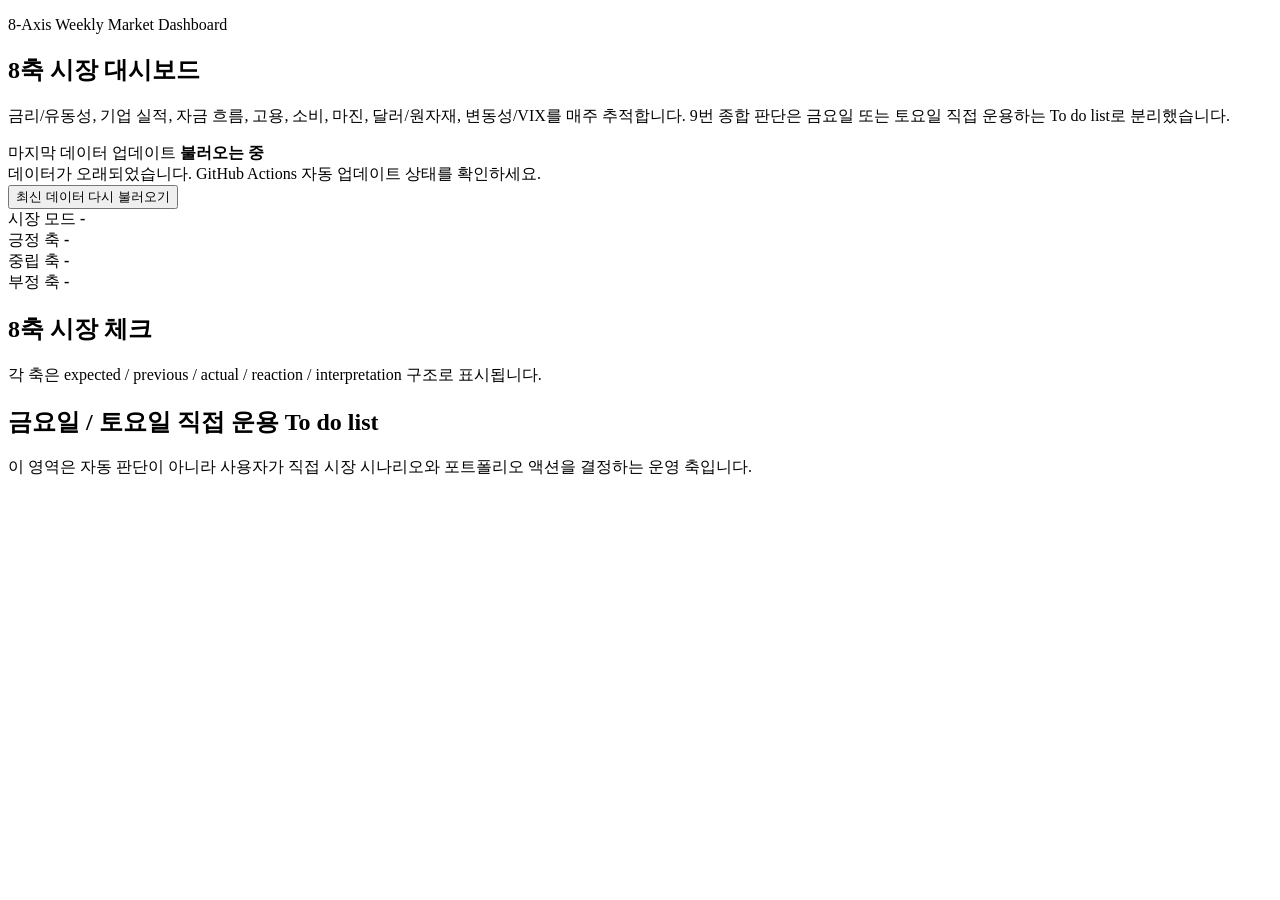
==== index.html @ 476d69e8 "Add initial HTML structure for market dashboard" ====
<!DOCTYPE html>
<html lang="ko">
<head>
  <meta charset="UTF-8" />
  <meta name="viewport" content="width=device-width, initial-scale=1.0" />
  <meta http-equiv="Cache-Control" content="no-cache, no-store, must-revalidate" />
  <meta http-equiv="Pragma" content="no-cache" />
  <meta http-equiv="Expires" content="0" />
  <title>8축 시장 대시보드</title>
  <link rel="stylesheet" href="styles.css?v=2" />
</head>
<body>
  <main class="container">
    <section class="hero">
      <p class="eyebrow">8-Axis Weekly Market Dashboard</p>
      <h1>8축 시장 대시보드</h1>
      <p class="description">
        금리/유동성, 기업 실적, 자금 흐름, 고용, 소비, 마진, 달러/원자재, 변동성/VIX를 매주 추적합니다.
        9번 종합 판단은 금요일 또는 토요일 직접 운용하는 To do list로 분리했습니다.
      </p>

      <div class="freshness">
        <span>마지막 데이터 업데이트</span>
        <strong id="updatedAt">불러오는 중</strong>
      </div>

      <div id="staleWarning" class="warning hidden">
        데이터가 오래되었습니다. GitHub Actions 자동 업데이트 상태를 확인하세요.
      </div>

      <button id="refreshButton" type="button">최신 데이터 다시 불러오기</button>
    </section>

    <section class="summary-grid">
      <article class="summary-card">
        <span>시장 모드</span>
        <strong id="riskMode">-</strong>
      </article>
      <article class="summary-card">
        <span>긍정 축</span>
        <strong id="positiveAxes">-</strong>
      </article>
      <article class="summary-card">
        <span>중립 축</span>
        <strong id="neutralAxes">-</strong>
      </article>
      <article class="summary-card">
        <span>부정 축</span>
        <strong id="negativeAxes">-</strong>
      </article>
    </section>

    <section class="section">
      <div class="section-heading">
        <h2>8축 시장 체크</h2>
        <p>각 축은 expected / previous / actual / reaction / interpretation 구조로 표시됩니다.</p>
      </div>
      <div id="axesGrid" class="axes-grid"></div>
    </section>

    <section class="todo-section">
      <div class="section-heading">
        <h2 id="todoTitle">금요일 / 토요일 직접 운용 To do list</h2>
        <p>이 영역은 자동 판단이 아니라 사용자가 직접 시장 시나리오와 포트폴리오 액션을 결정하는 운영 축입니다.</p>
      </div>
      <ul id="todoList"></ul>
    </section>
  </main>

  <script src="app.js?v=2"></script>
</body>
</html>
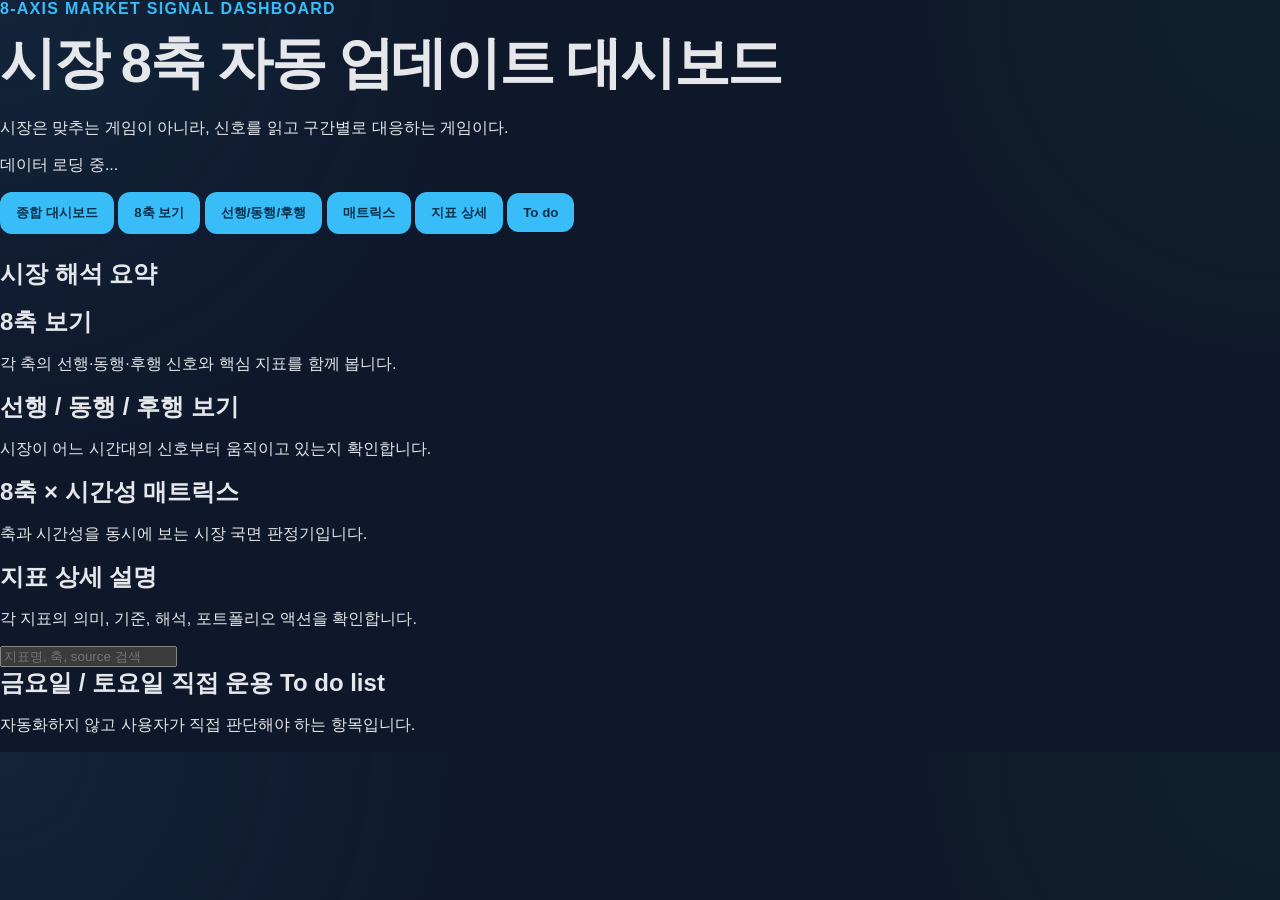
==== commit 4a3f6429: "Revise index.html for 8-Axis Market Dashboard Updated the HTML structure and content for the 8-Axis " ====
--- a/index.html
+++ b/index.html
@@ -1,72 +1,90 @@
-<!DOCTYPE html>
+<!doctype html>
 <html lang="ko">
 <head>
-  <meta charset="UTF-8" />
-  <meta name="viewport" content="width=device-width, initial-scale=1.0" />
-  <meta http-equiv="Cache-Control" content="no-cache, no-store, must-revalidate" />
-  <meta http-equiv="Pragma" content="no-cache" />
-  <meta http-equiv="Expires" content="0" />
-  <title>8축 시장 대시보드</title>
-  <link rel="stylesheet" href="styles.css?v=2" />
+  <meta charset="utf-8" />
+  <meta name="viewport" content="width=device-width, initial-scale=1" />
+  <title>시장 8축 대시보드 v1</title>
+  <link rel="stylesheet" href="styles.css" />
 </head>
 <body>
-  <main class="container">
-    <section class="hero">
-      <p class="eyebrow">8-Axis Weekly Market Dashboard</p>
-      <h1>8축 시장 대시보드</h1>
-      <p class="description">
-        금리/유동성, 기업 실적, 자금 흐름, 고용, 소비, 마진, 달러/원자재, 변동성/VIX를 매주 추적합니다.
-        9번 종합 판단은 금요일 또는 토요일 직접 운용하는 To do list로 분리했습니다.
-      </p>
+  <header class="site-header">
+    <div>
+      <p class="eyebrow">8-Axis Market Signal Dashboard</p>
+      <h1>시장 8축 자동 업데이트 대시보드</h1>
+      <p class="subtitle">시장은 맞추는 게임이 아니라, 신호를 읽고 구간별로 대응하는 게임이다.</p>
+    </div>
+    <div class="meta-panel" id="metaPanel">데이터 로딩 중...</div>
+  </header>
 
-      <div class="freshness">
-        <span>마지막 데이터 업데이트</span>
-        <strong id="updatedAt">불러오는 중</strong>
+  <main>
+    <section class="warning hidden" id="dataWarning"></section>
+
+    <nav class="view-tabs" aria-label="대시보드 보기 전환">
+      <button class="tab active" data-view="overview">종합 대시보드</button>
+      <button class="tab" data-view="axes">8축 보기</button>
+      <button class="tab" data-view="timing">선행/동행/후행</button>
+      <button class="tab" data-view="matrix">매트릭스</button>
+      <button class="tab" data-view="indicators">지표 상세</button>
+      <button class="tab" data-view="todo">To do</button>
+    </nav>
+
+    <section class="view active" id="overviewView">
+      <div class="summary-grid" id="summaryGrid"></div>
+      <div class="section-card">
+        <div class="section-head">
+          <h2>시장 해석 요약</h2>
+        </div>
+        <p id="marketNarrative" class="narrative"></p>
+        <p id="conflictNarrative" class="muted"></p>
       </div>
-
-      <div id="staleWarning" class="warning hidden">
-        데이터가 오래되었습니다. GitHub Actions 자동 업데이트 상태를 확인하세요.
-      </div>
-
-      <button id="refreshButton" type="button">최신 데이터 다시 불러오기</button>
     </section>
 
-    <section class="summary-grid">
-      <article class="summary-card">
-        <span>시장 모드</span>
-        <strong id="riskMode">-</strong>
-      </article>
-      <article class="summary-card">
-        <span>긍정 축</span>
-        <strong id="positiveAxes">-</strong>
-      </article>
-      <article class="summary-card">
-        <span>중립 축</span>
-        <strong id="neutralAxes">-</strong>
-      </article>
-      <article class="summary-card">
-        <span>부정 축</span>
-        <strong id="negativeAxes">-</strong>
-      </article>
+    <section class="view" id="axesView">
+      <div class="section-head">
+        <h2>8축 보기</h2>
+        <p>각 축의 선행·동행·후행 신호와 핵심 지표를 함께 봅니다.</p>
+      </div>
+      <div class="axis-grid" id="axisGrid"></div>
     </section>
 
-    <section class="section">
-      <div class="section-heading">
-        <h2>8축 시장 체크</h2>
-        <p>각 축은 expected / previous / actual / reaction / interpretation 구조로 표시됩니다.</p>
+    <section class="view" id="timingView">
+      <div class="section-head">
+        <h2>선행 / 동행 / 후행 보기</h2>
+        <p>시장이 어느 시간대의 신호부터 움직이고 있는지 확인합니다.</p>
       </div>
-      <div id="axesGrid" class="axes-grid"></div>
+      <div class="timing-grid" id="timingGrid"></div>
     </section>
 
-    <section class="todo-section">
-      <div class="section-heading">
-        <h2 id="todoTitle">금요일 / 토요일 직접 운용 To do list</h2>
-        <p>이 영역은 자동 판단이 아니라 사용자가 직접 시장 시나리오와 포트폴리오 액션을 결정하는 운영 축입니다.</p>
+    <section class="view" id="matrixView">
+      <div class="section-head">
+        <h2>8축 × 시간성 매트릭스</h2>
+        <p>축과 시간성을 동시에 보는 시장 국면 판정기입니다.</p>
       </div>
-      <ul id="todoList"></ul>
+      <div class="table-wrap">
+        <table id="matrixTable"></table>
+      </div>
+    </section>
+
+    <section class="view" id="indicatorsView">
+      <div class="section-head split">
+        <div>
+          <h2>지표 상세 설명</h2>
+          <p>각 지표의 의미, 기준, 해석, 포트폴리오 액션을 확인합니다.</p>
+        </div>
+        <input id="indicatorSearch" type="search" placeholder="지표명, 축, source 검색" />
+      </div>
+      <div class="indicator-list" id="indicatorList"></div>
+    </section>
+
+    <section class="view" id="todoView">
+      <div class="section-head">
+        <h2>금요일 / 토요일 직접 운용 To do list</h2>
+        <p>자동화하지 않고 사용자가 직접 판단해야 하는 항목입니다.</p>
+      </div>
+      <div class="todo-list" id="todoList"></div>
     </section>
   </main>
 
-  <script src="app.js?v=2"></script>
+  <script src="app.js" defer></script>
 </body>
 </html>
--- a/styles.css
+++ b/styles.css
@@ -0,0 +1,304 @@
+:root {
+  color-scheme: dark;
+  --bg: #0f172a;
+  --panel: #111827;
+  --panel-soft: #1f2937;
+  --text: #e5e7eb;
+  --muted: #9ca3af;
+  --border: #334155;
+  --positive: #22c55e;
+  --neutral: #f59e0b;
+  --negative: #ef4444;
+  --blue: #38bdf8;
+}
+
+* {
+  box-sizing: border-box;
+}
+
+body {
+  margin: 0;
+  font-family: Arial, "Noto Sans KR", sans-serif;
+  background:
+    radial-gradient(circle at top left, rgba(56, 189, 248, 0.08), transparent 32rem),
+    radial-gradient(circle at top right, rgba(34, 197, 94, 0.06), transparent 28rem),
+    var(--bg);
+  color: var(--text);
+}
+
+.container {
+  width: min(1180px, calc(100% - 32px));
+  margin: 0 auto;
+  padding: 40px 0;
+}
+
+.hero {
+  padding: 28px;
+  border: 1px solid var(--border);
+  border-radius: 24px;
+  background: linear-gradient(135deg, rgba(17, 24, 39, 0.96), rgba(15, 23, 42, 0.96));
+  box-shadow: 0 24px 80px rgba(0, 0, 0, 0.28);
+}
+
+.eyebrow {
+  margin: 0 0 8px;
+  color: var(--blue);
+  font-weight: 700;
+  letter-spacing: 0.08em;
+  text-transform: uppercase;
+}
+
+h1 {
+  margin: 0;
+  font-size: clamp(32px, 5vw, 56px);
+  letter-spacing: -0.04em;
+}
+
+h2 {
+  margin: 0;
+  font-size: 24px;
+}
+
+.description {
+  max-width: 820px;
+  color: var(--muted);
+  line-height: 1.7;
+}
+
+.freshness {
+  display: inline-flex;
+  gap: 12px;
+  align-items: center;
+  margin-top: 18px;
+  padding: 12px 16px;
+  border: 1px solid var(--border);
+  border-radius: 999px;
+  background: rgba(255, 255, 255, 0.04);
+}
+
+.freshness span {
+  color: var(--muted);
+}
+
+.warning {
+  margin-top: 16px;
+  padding: 14px 16px;
+  border: 1px solid var(--negative);
+  border-radius: 14px;
+  color: #fecaca;
+  background: rgba(239, 68, 68, 0.12);
+}
+
+.hidden {
+  display: none;
+}
+
+button {
+  display: inline-flex;
+  align-items: center;
+  justify-content: center;
+  margin-top: 16px;
+  padding: 12px 16px;
+  border: 0;
+  border-radius: 12px;
+  background: var(--blue);
+  color: #082f49;
+  font-weight: 800;
+  cursor: pointer;
+}
+
+button:hover {
+  filter: brightness(1.08);
+}
+
+.summary-grid {
+  display: grid;
+  grid-template-columns: repeat(4, 1fr);
+  gap: 16px;
+  margin-top: 24px;
+}
+
+.summary-card,
+.axis-card,
+.todo-section {
+  border: 1px solid var(--border);
+  border-radius: 20px;
+  background: rgba(17, 24, 39, 0.92);
+}
+
+.summary-card {
+  padding: 20px;
+}
+
+.summary-card span {
+  display: block;
+  color: var(--muted);
+  margin-bottom: 8px;
+}
+
+.summary-card strong {
+  font-size: 28px;
+}
+
+.section,
+.todo-section {
+  margin-top: 36px;
+}
+
+.section-heading {
+  margin-bottom: 16px;
+}
+
+.section-heading p {
+  margin: 8px 0 0;
+  color: var(--muted);
+  line-height: 1.6;
+}
+
+.axes-grid {
+  display: grid;
+  grid-template-columns: repeat(2, 1fr);
+  gap: 20px;
+}
+
+.axis-card {
+  padding: 20px;
+}
+
+.axis-header {
+  display: flex;
+  justify-content: space-between;
+  gap: 12px;
+  align-items: center;
+}
+
+.axis-header h3 {
+  margin: 0;
+}
+
+.status {
+  padding: 6px 10px;
+  border-radius: 999px;
+  background: var(--panel-soft);
+  color: var(--muted);
+  font-size: 13px;
+  white-space: nowrap;
+}
+
+.axis-card.positive .status {
+  color: var(--positive);
+  border: 1px solid rgba(34, 197, 94, 0.25);
+  background: rgba(34, 197, 94, 0.08);
+}
+
+.axis-card.neutral .status {
+  color: var(--neutral);
+  border: 1px solid rgba(245, 158, 11, 0.25);
+  background: rgba(245, 158, 11, 0.08);
+}
+
+.axis-card.negative .status {
+  color: var(--negative);
+  border: 1px solid rgba(239, 68, 68, 0.25);
+  background: rgba(239, 68, 68, 0.08);
+}
+
+.axis-summary {
+  color: var(--muted);
+  line-height: 1.6;
+}
+
+.indicator {
+  margin-top: 14px;
+  padding: 14px;
+  border-radius: 16px;
+  background: var(--panel-soft);
+}
+
+.indicator-top {
+  display: flex;
+  justify-content: space-between;
+  gap: 12px;
+}
+
+.indicator-top strong {
+  font-size: 15px;
+}
+
+.indicator-top span {
+  color: var(--muted);
+  font-size: 13px;
+}
+
+dl {
+  margin: 12px 0 0;
+}
+
+dl div {
+  display: grid;
+  grid-template-columns: 110px 1fr;
+  gap: 10px;
+  padding: 6px 0;
+  border-bottom: 1px solid rgba(255, 255, 255, 0.06);
+}
+
+dt {
+  color: var(--muted);
+}
+
+dd {
+  margin: 0;
+  overflow-wrap: anywhere;
+}
+
+.interpretation {
+  margin: 12px 0 0;
+  color: var(--text);
+  line-height: 1.6;
+}
+
+.source,
+.empty {
+  color: var(--muted);
+  font-size: 13px;
+}
+
+.todo-section {
+  padding: 22px;
+}
+
+.todo-section ul {
+  margin: 0;
+  padding-left: 20px;
+}
+
+.todo-section li {
+  margin: 10px 0;
+  line-height: 1.6;
+}
+
+@media (max-width: 840px) {
+  .summary-grid,
+  .axes-grid {
+    grid-template-columns: 1fr;
+  }
+
+  .freshness {
+    align-items: flex-start;
+    border-radius: 16px;
+    flex-direction: column;
+  }
+
+  dl div {
+    grid-template-columns: 1fr;
+  }
+
+  .container {
+    width: min(100% - 24px, 1180px);
+    padding: 24px 0;
+  }
+
+  .hero {
+    padding: 22px;
+  }
+}
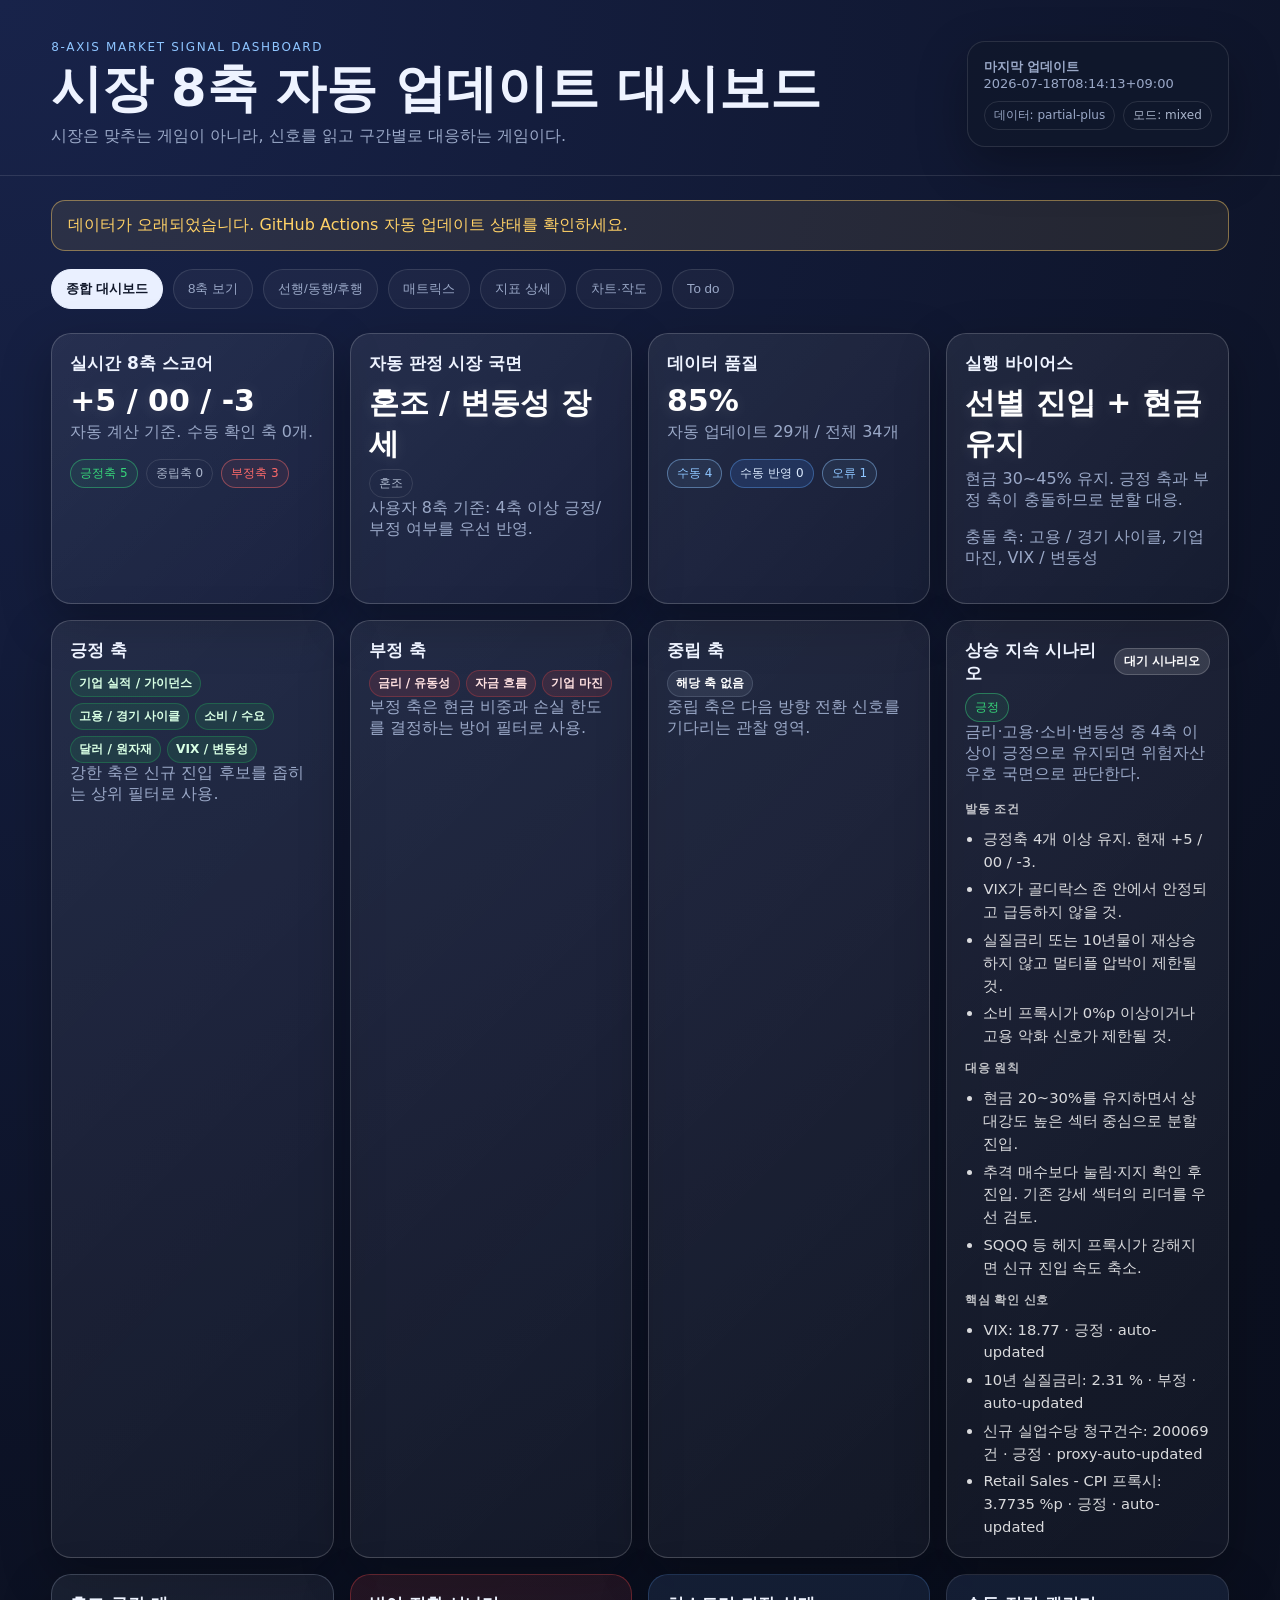
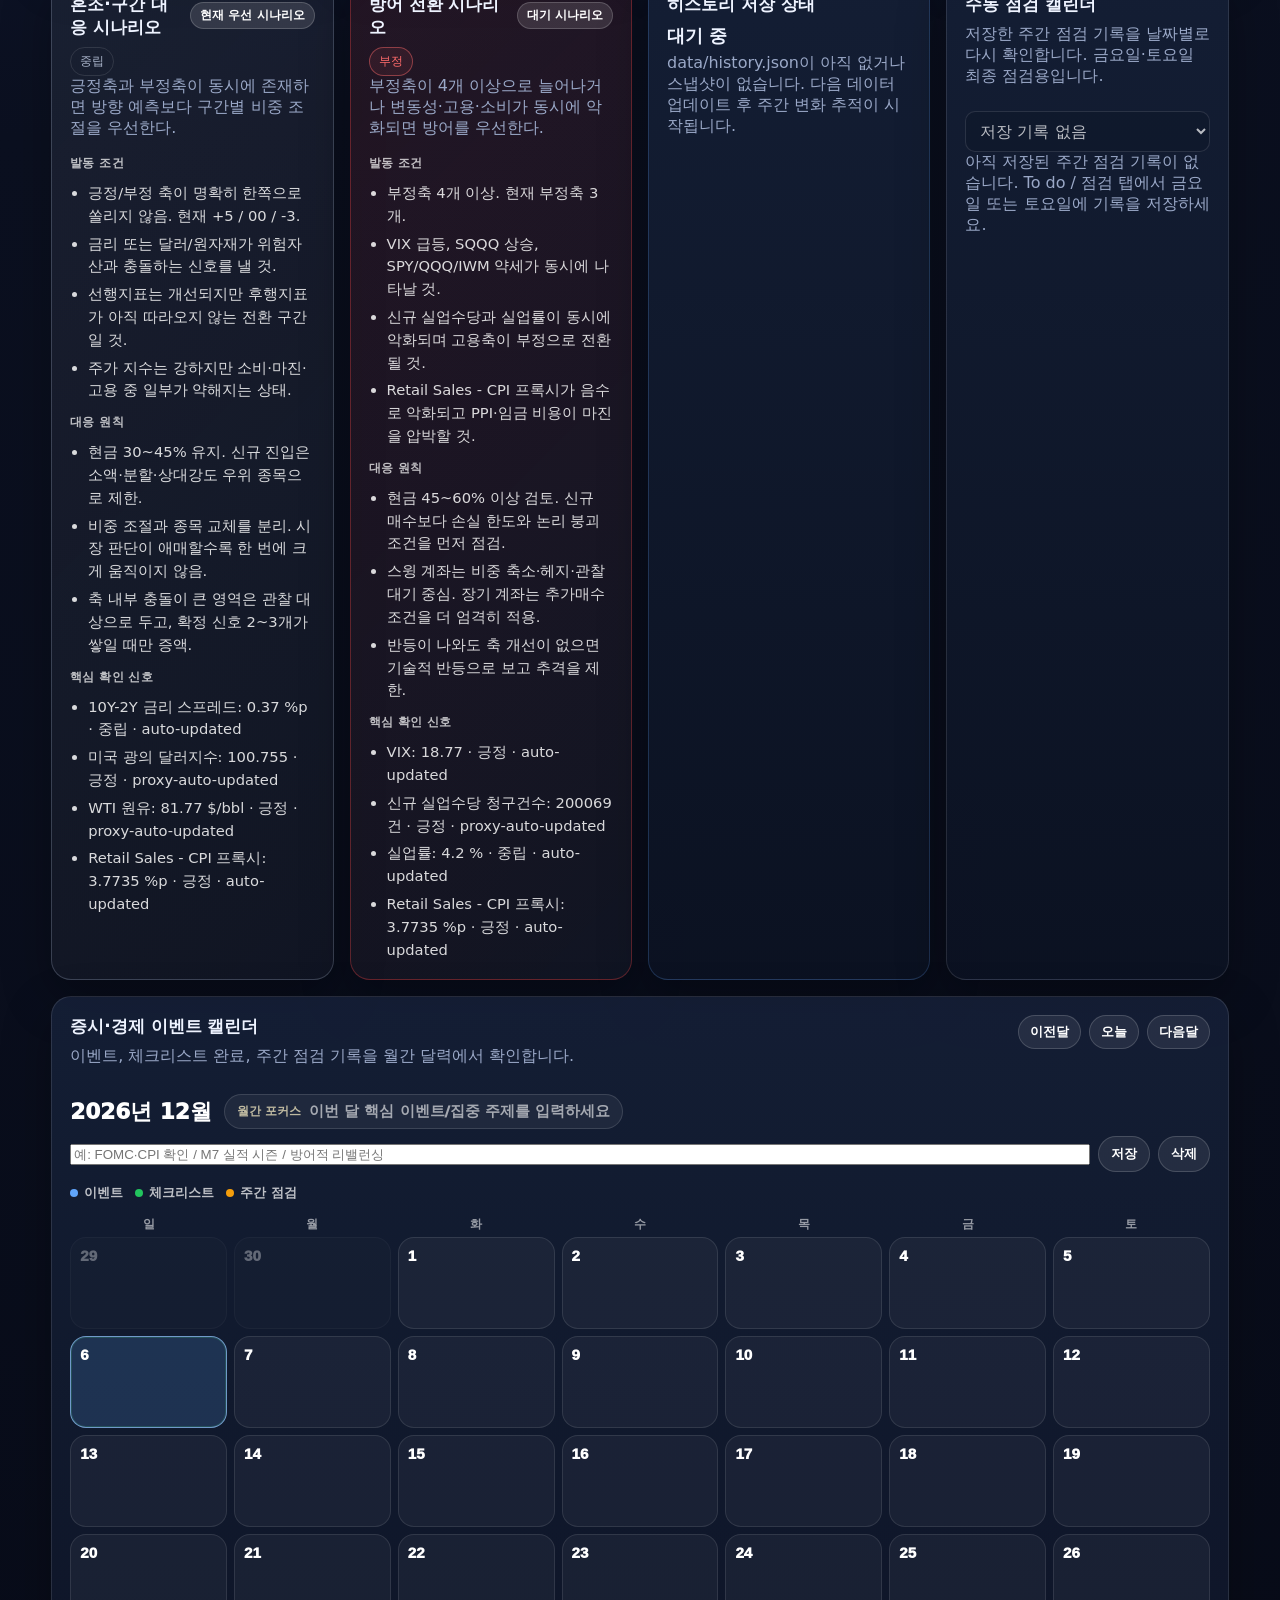
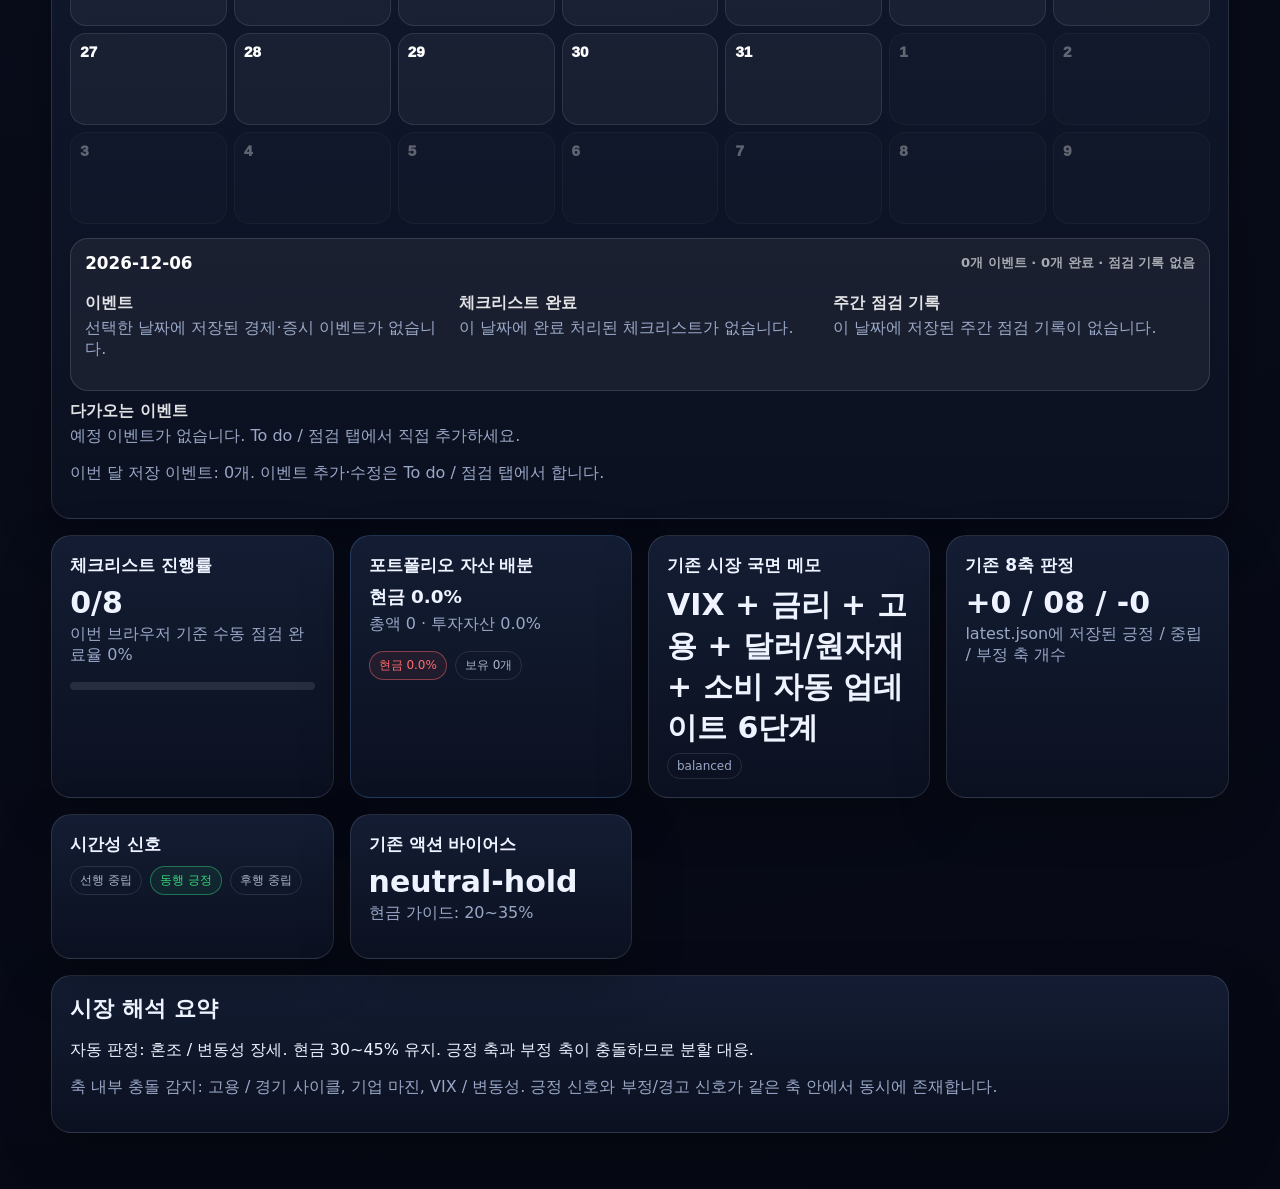
==== commit 3e2b2170: "Add chart view section to index.html" ====
--- a/index.html
+++ b/index.html
@@ -25,6 +25,7 @@
       <button class="tab" data-view="timing">선행/동행/후행</button>
       <button class="tab" data-view="matrix">매트릭스</button>
       <button class="tab" data-view="indicators">지표 상세</button>
+      <button class="tab" data-view="chart">차트·작도</button>
       <button class="tab" data-view="todo">To do</button>
     </nav>
 
@@ -76,6 +77,14 @@
       <div class="indicator-list" id="indicatorList"></div>
     </section>
 
+    <section class="view" id="chartView">
+      <div class="section-head">
+        <h2>지표 차트 · 작도</h2>
+        <p>히스토리 추이를 확인하고 추세선과 수평선을 브라우저에 저장합니다.</p>
+      </div>
+      <div id="indicatorChartPanel"></div>
+    </section>
+
     <section class="view" id="todoView">
       <div class="section-head">
         <h2>금요일 / 토요일 직접 운용 To do list</h2>
--- a/styles.css
+++ b/styles.css
@@ -1,304 +1,209 @@
 :root {
-  color-scheme: dark;
-  --bg: #0f172a;
-  --panel: #111827;
-  --panel-soft: #1f2937;
-  --text: #e5e7eb;
-  --muted: #9ca3af;
-  --border: #334155;
-  --positive: #22c55e;
-  --neutral: #f59e0b;
-  --negative: #ef4444;
-  --blue: #38bdf8;
-}
-
-* {
-  box-sizing: border-box;
-}
-
+  --bg: #0b1020;
+  --panel: #11182b;
+  --panel-2: #151f36;
+  --border: rgba(255, 255, 255, 0.11);
+  --text: #eef3ff;
+  --muted: #9aa8c7;
+  --positive: #37d67a;
+  --neutral: #aab5cb;
+  --negative: #ff6b6b;
+  --warning: #ffd166;
+  --manual: #8ec5ff;
+  --shadow: 0 18px 50px rgba(0, 0, 0, 0.28);
+}
+
+* { box-sizing: border-box; }
 body {
   margin: 0;
-  font-family: Arial, "Noto Sans KR", sans-serif;
-  background:
-    radial-gradient(circle at top left, rgba(56, 189, 248, 0.08), transparent 32rem),
-    radial-gradient(circle at top right, rgba(34, 197, 94, 0.06), transparent 28rem),
-    var(--bg);
+  min-height: 100vh;
+  font-family: system-ui, -apple-system, BlinkMacSystemFont, "Segoe UI", sans-serif;
+  background: radial-gradient(circle at top left, #18234a 0, #0b1020 38%, #060914 100%);
   color: var(--text);
 }
 
-.container {
-  width: min(1180px, calc(100% - 32px));
-  margin: 0 auto;
-  padding: 40px 0;
-}
-
-.hero {
-  padding: 28px;
-  border: 1px solid var(--border);
-  border-radius: 24px;
-  background: linear-gradient(135deg, rgba(17, 24, 39, 0.96), rgba(15, 23, 42, 0.96));
-  box-shadow: 0 24px 80px rgba(0, 0, 0, 0.28);
+.site-header {
+  display: flex;
+  justify-content: space-between;
+  align-items: flex-end;
+  gap: 24px;
+  padding: 40px clamp(18px, 4vw, 56px) 28px;
+  border-bottom: 1px solid var(--border);
 }
 
 .eyebrow {
   margin: 0 0 8px;
-  color: var(--blue);
+  color: var(--manual);
+  font-size: 12px;
+  letter-spacing: 0.14em;
+  text-transform: uppercase;
+}
+
+h1, h2, h3, p { margin-top: 0; }
+h1 { margin-bottom: 10px; font-size: clamp(30px, 4vw, 52px); line-height: 1.05; }
+h2 { margin-bottom: 8px; font-size: 22px; }
+h3 { margin-bottom: 8px; font-size: 17px; }
+.subtitle, .muted, .section-head p { color: var(--muted); }
+.subtitle { margin-bottom: 0; max-width: 760px; }
+
+.meta-panel {
+  min-width: 260px;
+  padding: 16px;
+  border: 1px solid var(--border);
+  border-radius: 18px;
+  background: rgba(17, 24, 43, 0.82);
+  color: var(--muted);
+  box-shadow: var(--shadow);
+  font-size: 13px;
+}
+
+main { padding: 24px clamp(18px, 4vw, 56px) 56px; }
+
+.warning {
+  margin-bottom: 18px;
+  padding: 14px 16px;
+  border: 1px solid rgba(255, 209, 102, 0.45);
+  border-radius: 14px;
+  background: rgba(255, 209, 102, 0.09);
+  color: var(--warning);
+}
+.hidden { display: none !important; }
+
+.view-tabs {
+  display: flex;
+  flex-wrap: wrap;
+  gap: 10px;
+  margin-bottom: 24px;
+}
+
+.tab {
+  border: 1px solid var(--border);
+  border-radius: 999px;
+  padding: 10px 14px;
+  background: rgba(255, 255, 255, 0.04);
+  color: var(--muted);
+  cursor: pointer;
+}
+.tab.active {
+  background: #eaf0ff;
+  color: #10172a;
+  border-color: #eaf0ff;
   font-weight: 700;
-  letter-spacing: 0.08em;
-  text-transform: uppercase;
-}
-
-h1 {
-  margin: 0;
-  font-size: clamp(32px, 5vw, 56px);
-  letter-spacing: -0.04em;
-}
-
-h2 {
-  margin: 0;
-  font-size: 24px;
-}
-
-.description {
-  max-width: 820px;
-  color: var(--muted);
-  line-height: 1.7;
-}
-
-.freshness {
-  display: inline-flex;
-  gap: 12px;
+}
+
+.view { display: none; }
+.view.active { display: block; }
+
+.summary-grid, .axis-grid, .timing-grid {
+  display: grid;
+  grid-template-columns: repeat(auto-fit, minmax(260px, 1fr));
+  gap: 16px;
+}
+
+.card, .section-card, .axis-card, .indicator-card, .todo-item {
+  border: 1px solid var(--border);
+  border-radius: 20px;
+  background: linear-gradient(180deg, rgba(21, 31, 54, 0.92), rgba(12, 18, 34, 0.92));
+  box-shadow: var(--shadow);
+}
+
+.card, .section-card { padding: 18px; }
+.section-card { margin-top: 16px; }
+.axis-card, .indicator-card, .todo-item { padding: 18px; }
+
+.section-head { margin-bottom: 16px; }
+.section-head.split {
+  display: flex;
+  justify-content: space-between;
+  gap: 16px;
   align-items: center;
-  margin-top: 18px;
-  padding: 12px 16px;
-  border: 1px solid var(--border);
-  border-radius: 999px;
-  background: rgba(255, 255, 255, 0.04);
-}
-
-.freshness span {
-  color: var(--muted);
-}
-
-.warning {
-  margin-top: 16px;
-  padding: 14px 16px;
-  border: 1px solid var(--negative);
-  border-radius: 14px;
-  color: #fecaca;
-  background: rgba(239, 68, 68, 0.12);
-}
-
-.hidden {
-  display: none;
-}
-
-button {
+}
+
+#indicatorSearch {
+  width: min(360px, 100%);
+  padding: 12px 14px;
+  border: 1px solid var(--border);
+  border-radius: 14px;
+  background: rgba(255,255,255,0.06);
+  color: var(--text);
+}
+
+.metric-value {
+  font-size: 30px;
+  font-weight: 800;
+  margin: 8px 0 4px;
+}
+
+.badge-row, .mini-row {
+  display: flex;
+  flex-wrap: wrap;
+  gap: 8px;
+  margin-top: 10px;
+}
+
+.badge {
   display: inline-flex;
   align-items: center;
-  justify-content: center;
-  margin-top: 16px;
-  padding: 12px 16px;
-  border: 0;
-  border-radius: 12px;
-  background: var(--blue);
-  color: #082f49;
-  font-weight: 800;
-  cursor: pointer;
-}
-
-button:hover {
-  filter: brightness(1.08);
-}
-
-.summary-grid {
-  display: grid;
-  grid-template-columns: repeat(4, 1fr);
-  gap: 16px;
-  margin-top: 24px;
-}
-
-.summary-card,
-.axis-card,
-.todo-section {
-  border: 1px solid var(--border);
-  border-radius: 20px;
-  background: rgba(17, 24, 39, 0.92);
-}
-
-.summary-card {
-  padding: 20px;
-}
-
-.summary-card span {
-  display: block;
+  gap: 6px;
+  border-radius: 999px;
+  padding: 5px 9px;
+  border: 1px solid var(--border);
   color: var(--muted);
-  margin-bottom: 8px;
-}
-
-.summary-card strong {
-  font-size: 28px;
-}
-
-.section,
-.todo-section {
-  margin-top: 36px;
-}
-
-.section-heading {
-  margin-bottom: 16px;
-}
-
-.section-heading p {
-  margin: 8px 0 0;
-  color: var(--muted);
-  line-height: 1.6;
-}
-
-.axes-grid {
-  display: grid;
-  grid-template-columns: repeat(2, 1fr);
-  gap: 20px;
-}
-
-.axis-card {
-  padding: 20px;
-}
-
-.axis-header {
+  font-size: 12px;
+}
+.badge.positive { color: var(--positive); border-color: rgba(55,214,122,.45); background: rgba(55,214,122,.08); }
+.badge.neutral { color: var(--neutral); }
+.badge.negative { color: var(--negative); border-color: rgba(255,107,107,.45); background: rgba(255,107,107,.08); }
+.badge.warning { color: var(--warning); border-color: rgba(255,209,102,.45); background: rgba(255,209,102,.08); }
+.badge.manual-required, .badge.source-error { color: var(--manual); border-color: rgba(142,197,255,.45); background: rgba(142,197,255,.08); }
+.badge.not-applicable { opacity: .55; }
+
+.axis-card header, .indicator-card header {
   display: flex;
   justify-content: space-between;
   gap: 12px;
-  align-items: center;
-}
-
-.axis-header h3 {
-  margin: 0;
-}
-
-.status {
-  padding: 6px 10px;
-  border-radius: 999px;
-  background: var(--panel-soft);
-  color: var(--muted);
-  font-size: 13px;
-  white-space: nowrap;
-}
-
-.axis-card.positive .status {
-  color: var(--positive);
-  border: 1px solid rgba(34, 197, 94, 0.25);
-  background: rgba(34, 197, 94, 0.08);
-}
-
-.axis-card.neutral .status {
-  color: var(--neutral);
-  border: 1px solid rgba(245, 158, 11, 0.25);
-  background: rgba(245, 158, 11, 0.08);
-}
-
-.axis-card.negative .status {
-  color: var(--negative);
-  border: 1px solid rgba(239, 68, 68, 0.25);
-  background: rgba(239, 68, 68, 0.08);
-}
-
-.axis-summary {
-  color: var(--muted);
-  line-height: 1.6;
-}
-
-.indicator {
-  margin-top: 14px;
-  padding: 14px;
-  border-radius: 16px;
-  background: var(--panel-soft);
-}
-
-.indicator-top {
-  display: flex;
-  justify-content: space-between;
-  gap: 12px;
-}
-
-.indicator-top strong {
-  font-size: 15px;
-}
-
-.indicator-top span {
-  color: var(--muted);
-  font-size: 13px;
-}
-
-dl {
-  margin: 12px 0 0;
-}
-
-dl div {
+  align-items: flex-start;
+  margin-bottom: 12px;
+}
+
+.key-list, .indicator-meta, .todo-list { display: grid; gap: 10px; }
+.key-list { margin-top: 14px; }
+.key-item {
+  padding: 10px;
+  border-radius: 14px;
+  background: rgba(255,255,255,.045);
+  border: 1px solid rgba(255,255,255,.07);
+}
+.key-item strong { display: block; margin-bottom: 4px; }
+.key-item span { color: var(--muted); font-size: 13px; }
+
+.table-wrap { overflow-x: auto; border: 1px solid var(--border); border-radius: 18px; }
+table { width: 100%; border-collapse: collapse; min-width: 720px; background: rgba(17,24,43,.82); }
+th, td { padding: 14px; border-bottom: 1px solid var(--border); text-align: left; }
+th { color: var(--muted); font-size: 13px; }
+tr:last-child td { border-bottom: 0; }
+
+.indicator-list { display: grid; gap: 14px; }
+.indicator-grid {
   display: grid;
-  grid-template-columns: 110px 1fr;
+  grid-template-columns: repeat(auto-fit, minmax(170px, 1fr));
   gap: 10px;
-  padding: 6px 0;
-  border-bottom: 1px solid rgba(255, 255, 255, 0.06);
-}
-
-dt {
-  color: var(--muted);
-}
-
-dd {
-  margin: 0;
-  overflow-wrap: anywhere;
-}
-
-.interpretation {
-  margin: 12px 0 0;
-  color: var(--text);
-  line-height: 1.6;
-}
-
-.source,
-.empty {
-  color: var(--muted);
-  font-size: 13px;
-}
-
-.todo-section {
-  padding: 22px;
-}
-
-.todo-section ul {
-  margin: 0;
-  padding-left: 20px;
-}
-
-.todo-section li {
-  margin: 10px 0;
-  line-height: 1.6;
-}
-
-@media (max-width: 840px) {
-  .summary-grid,
-  .axes-grid {
-    grid-template-columns: 1fr;
-  }
-
-  .freshness {
-    align-items: flex-start;
-    border-radius: 16px;
-    flex-direction: column;
-  }
-
-  dl div {
-    grid-template-columns: 1fr;
-  }
-
-  .container {
-    width: min(100% - 24px, 1180px);
-    padding: 24px 0;
-  }
-
-  .hero {
-    padding: 22px;
-  }
-}
+  margin: 12px 0;
+}
+.field {
+  padding: 10px;
+  border-radius: 14px;
+  background: rgba(255,255,255,.045);
+  border: 1px solid rgba(255,255,255,.07);
+}
+.field small { display: block; color: var(--muted); margin-bottom: 3px; }
+.field strong { word-break: break-word; }
+
+.todo-item { display: flex; justify-content: space-between; gap: 14px; align-items: center; }
+.required { color: var(--warning); font-size: 12px; }
+
+@media (max-width: 760px) {
+  .site-header { align-items: flex-start; flex-direction: column; }
+  .meta-panel { width: 100%; }
+  .section-head.split { align-items: stretch; flex-direction: column; }
+}
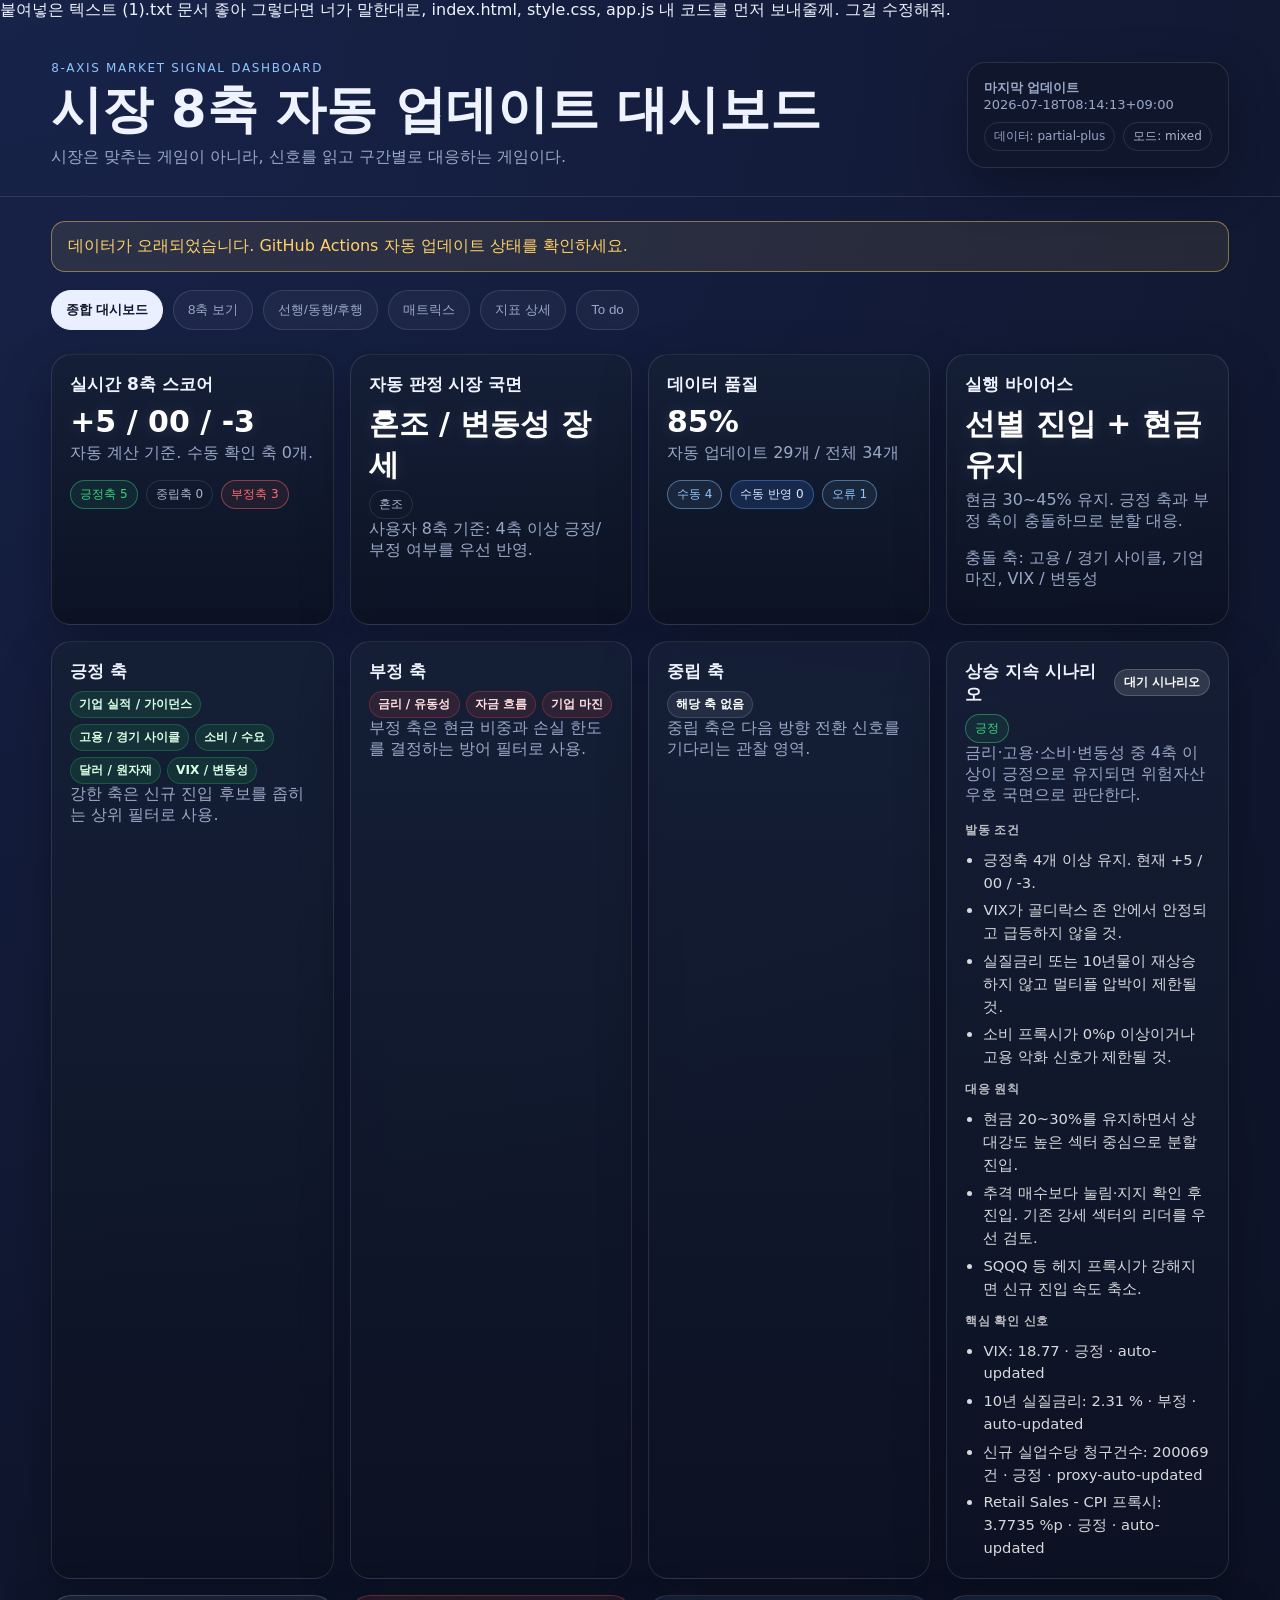
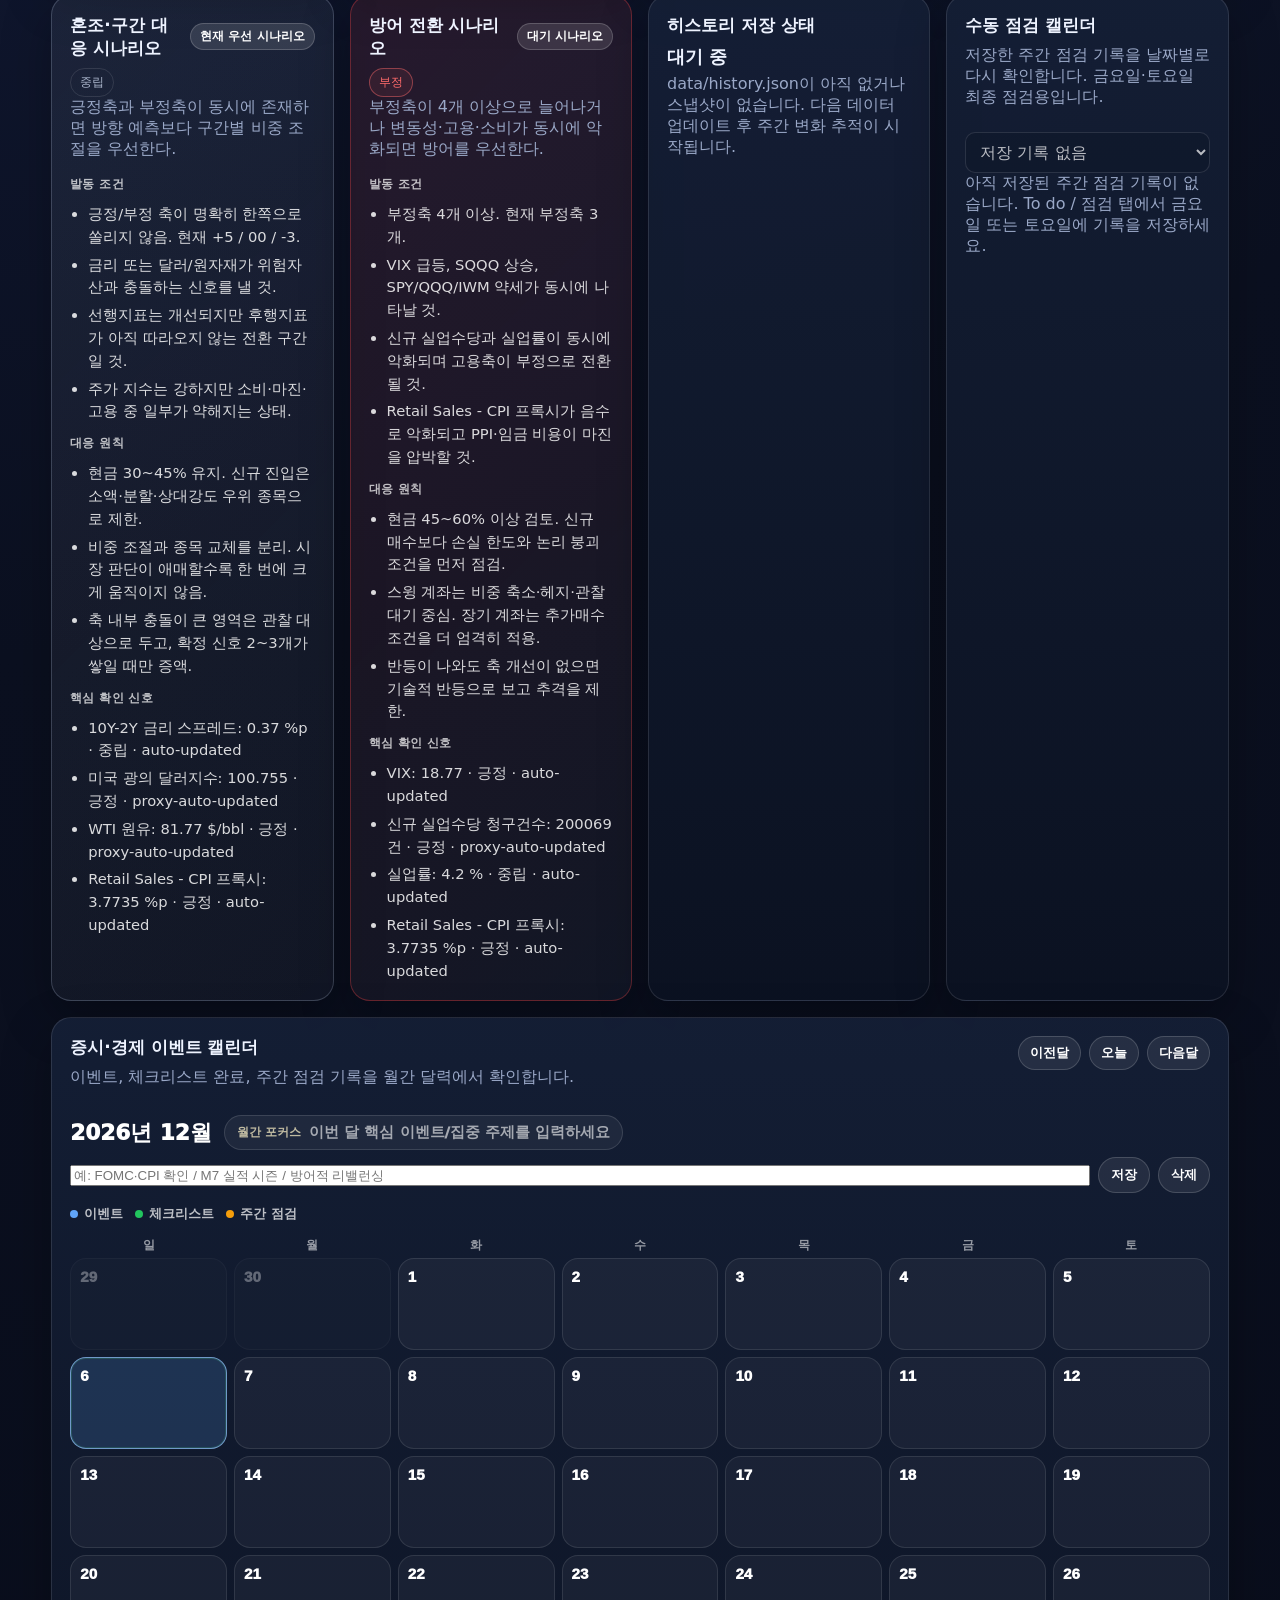
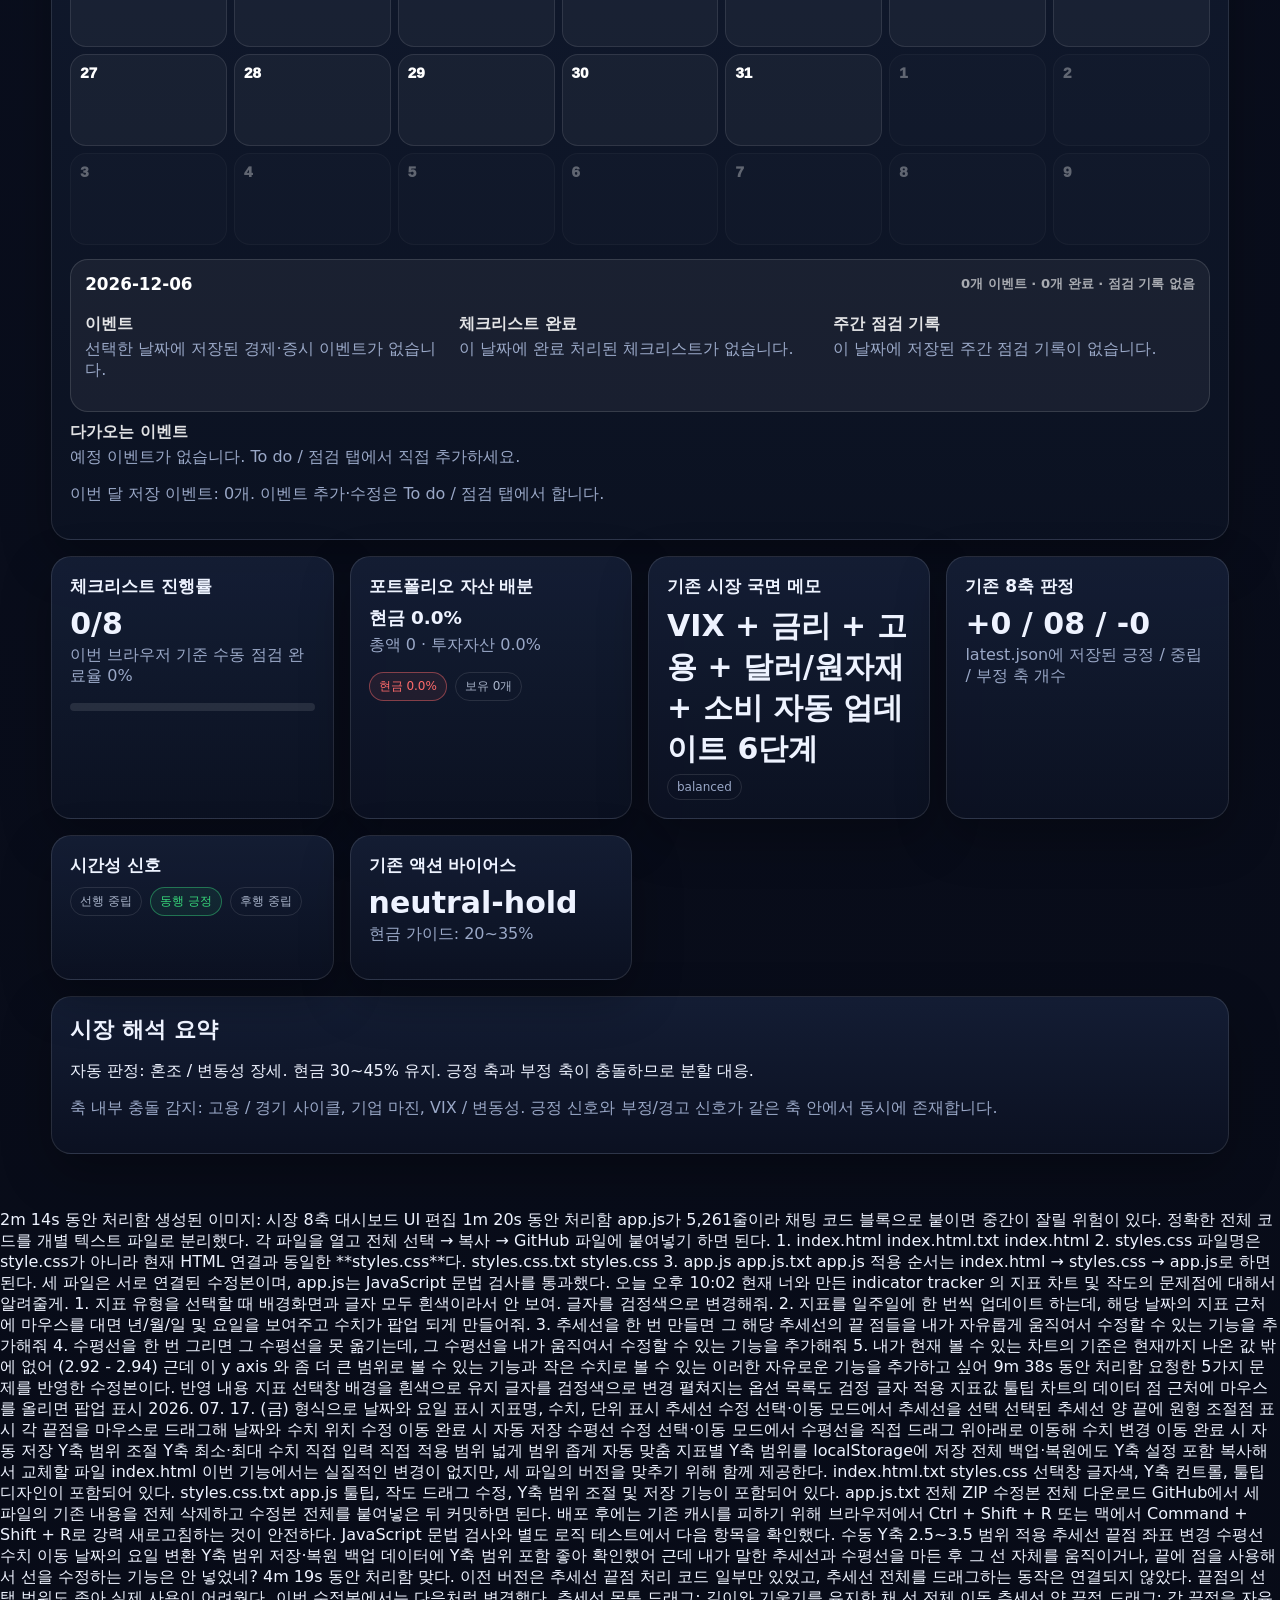
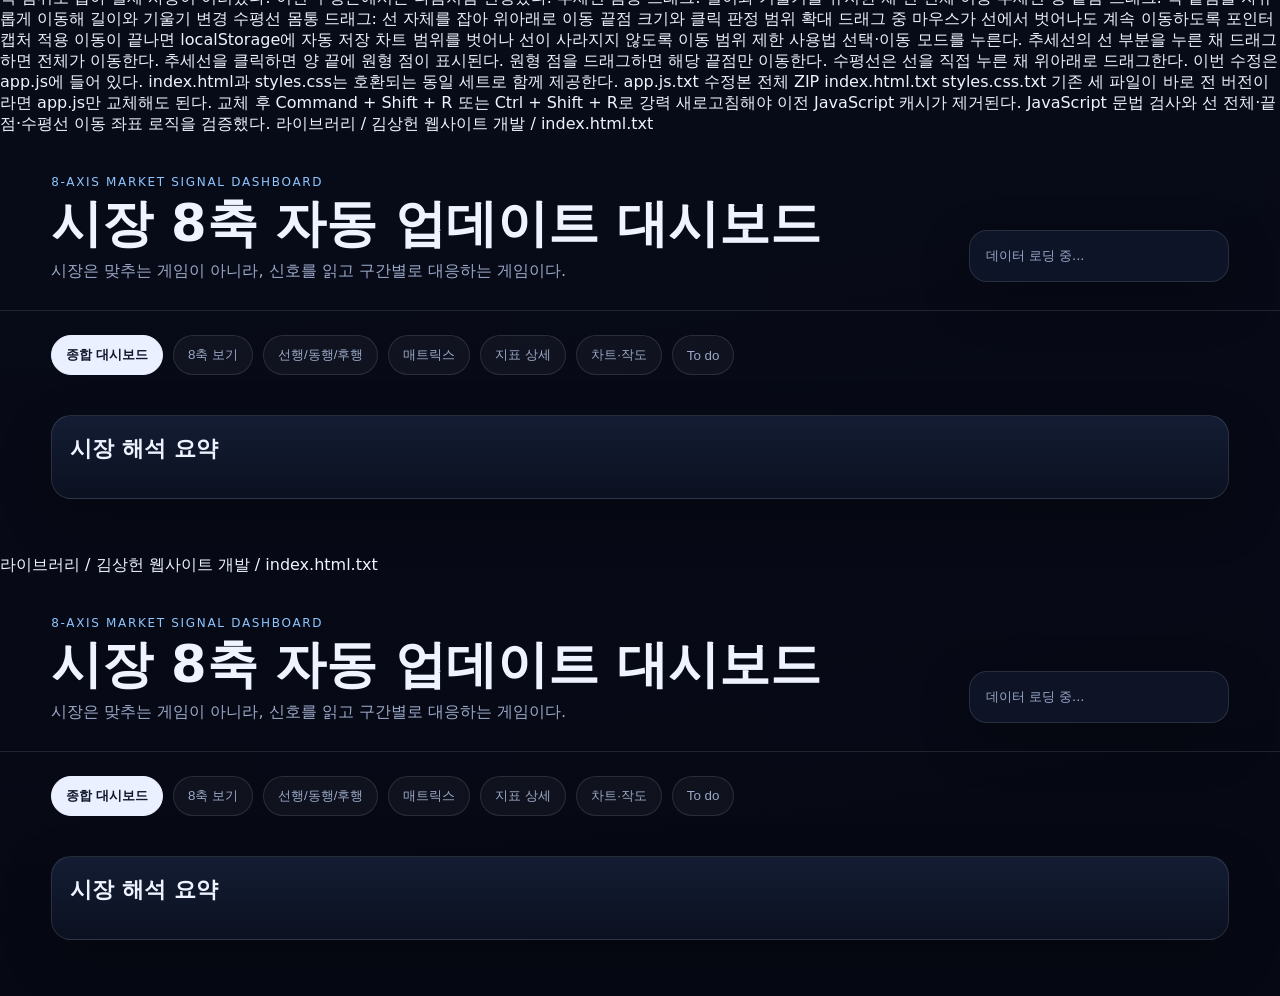
==== commit 05eab76f: "horizontal and trend line update Updated index.html to include new features for trend and horizontal" ====
--- a/index.html
+++ b/index.html
@@ -1,3 +1,287 @@
+
+
+붙여넣은 텍스트 (1).txt
+문서
+좋아 그렇다면 너가 말한대로, index.html, style.css, app.js 내 코드를 먼저 보내줄께. 그걸 수정해줘. <!doctype html>
+<html lang="ko">
+<head>
+  <meta charset="utf-8" />
+  <meta name="viewport" content="width=device-width, initial-scale=1" />
+  <title>시장 8축 대시보드 v1</title>
+  <link rel="stylesheet" href="styles.css" />
+</head>
+<body>
+  <header class="site-header">
+    <div>
+      <p class="eyebrow">8-Axis Market Signal Dashboard</p>
+      <h1>시장 8축 자동 업데이트 대시보드</h1>
+      <p class="subtitle">시장은 맞추는 게임이 아니라, 신호를 읽고 구간별로 대응하는 게임이다.</p>
+    </div>
+    <div class="meta-panel" id="metaPanel">데이터 로딩 중...</div>
+  </header>
+
+  <main>
+    <section class="warning hidden" id="dataWarning"></section>
+
+    <nav class="view-tabs" aria-label="대시보드 보기 전환">
+      <button class="tab active" data-view="overview">종합 대시보드</button>
+      <button class="tab" data-view="axes">8축 보기</button>
+      <button class="tab" data-view="timing">선행/동행/후행</button>
+      <button class="tab" data-view="matrix">매트릭스</button>
+      <button class="tab" data-view="indicators">지표 상세</button>
+      <button class="tab" data-view="todo">To do</button>
+    </nav>
+
+    <section class="view active" id="overviewView">
+      <div class="summary-grid" id="summaryGrid"></div>
+      <div class="section-card">
+        <div class="section-head">
+          <h2>시장 해석 요약</h2>
+        </div>
+        <p id="marketNarrative" class="narrative"></p>
+        <p id="conflictNarrative" class="muted"></p>
+      </div>
+    </section>
+
+    <section class="view" id="axesView">
+      <div class="section-head">
+        <h2>8축 보기</h2>
+        <p>각 축의 선행·동행·후행 신호와 핵심 지표를 함께 봅니다.</p>
+      </div>
+      <div class="axis-grid" id="axisGrid"></div>
+    </section>
+
+    <section class="view" id="timingView">
+      <div class="section-head">
+        <h2>선행 / 동행 / 후행 보기</h2>
+        <p>시장이 어느 시간대의 신호부터 움직이고 있는지 확인합니다.</p>
+      </div>
+      <div class="timing-grid" id="timingGrid"></div>
+    </section>
+
+    <section class="view" id="matrixView">
+      <div class="section-head">
+        <h2>8축 × 시간성 매트릭스</h2>
+        <p>축과 시간성을 동시에 보는 시장 국면 판정기입니다.</p>
+      </div>
+      <div class="table-wrap">
+        <table id="matrixTable"></table>
+      </div>
+    </section>
+
+    <section class="view" id="indicatorsView">
+      <div class="section-head split">
+        <div>
+          <h2>지표 상세 설명</h2>
+          <p>각 지표의 의미, 기준, 해석, 포트폴리오 액션을 확인합니다.</p>
+        </div>
+        <input id="indicatorSearch" type="search" placeholder="지표명, 축, source 검색" />
+      </div>
+      <div class="indicator-list" id="indicatorList"></div>
+    </section>
+
+    <section class="view" id="todoView">
+      <div class="section-head">
+        <h2>금요일 / 토요일 직접 운용 To do list</h2>
+        <p>자동화하지 않고 사용자가 직접 판단해야 하는 항목입니다.</p>
+      </div>
+      <div class="todo-list" id="todoList"></div>
+    </section>
+  </main>
+
+  <script src="app.js" defer></script>
+</body>
+</html>
+
+2m 14s 동안 처리함
+생성된 이미지: 시장 8축 대시보드 UI
+
+
+편집
+
+
+1m 20s 동안 처리함
+app.js가 5,261줄이라 채팅 코드 블록으로 붙이면 중간이 잘릴 위험이 있다. 정확한 전체 코드를 개별 텍스트 파일로 분리했다. 각 파일을 열고 전체 선택 → 복사 → GitHub 파일에 붙여넣기 하면 된다.
+
+1. index.html
+index.html.txt
+
+index.html
+
+2. styles.css
+파일명은 style.css가 아니라 현재 HTML 연결과 동일한 **styles.css**다.
+
+styles.css.txt
+
+styles.css
+
+3. app.js
+app.js.txt
+
+app.js
+
+적용 순서는 index.html → styles.css → app.js로 하면 된다. 세 파일은 서로 연결된 수정본이며, app.js는 JavaScript 문법 검사를 통과했다.
+
+
+
+오늘 오후 10:02
+현재 너와 만든 indicator tracker 의 지표 차트 및 작도의 문제점에 대해서 알려줄게. 
+
+1. 지표 유형을 선택할 때 배경화면과 글자 모두 흰색이라서 안 보여. 글자를 검정색으로 변경해줘. 
+
+2. 지표를 일주일에 한 번씩 업데이트 하는데, 해당 날짜의 지표 근처에 마우스를 대면 년/월/일 및 요일을 보여주고 수치가 팝업 되게 만들어줘. 
+
+3. 추세선을 한 번 만들면 그 해당 추세선의 끝 점들을 내가 자유롭게 움직여서 수정할 수 있는 기능을 추가해줘 
+
+4. 수평선을 한 번 그리면 그 수평선을 못 옮기는데, 그 수평선을 내가 움직여서 수정할 수 있는 기능을 추가해줘 
+
+5. 내가 현재 볼 수 있는 차트의 기준은 현재까지 나온 값 밖에 없어 (2.92 - 2.94) 근데 이 y axis 와 좀 더 큰 범위로 볼 수 있는 기능과 작은 수치로 볼 수 있는 이러한 자유로운 기능을 추가하고 싶어 
+
+9m 38s 동안 처리함
+요청한 5가지 문제를 반영한 수정본이다.
+
+반영 내용
+지표 선택창
+
+배경을 흰색으로 유지
+
+글자를 검정색으로 변경
+
+펼쳐지는 옵션 목록도 검정 글자 적용
+
+지표값 툴팁
+
+차트의 데이터 점 근처에 마우스를 올리면 팝업 표시
+
+2026. 07. 17. (금) 형식으로 날짜와 요일 표시
+
+지표명, 수치, 단위 표시
+
+추세선 수정
+
+선택·이동 모드에서 추세선을 선택
+
+선택된 추세선 양 끝에 원형 조절점 표시
+
+각 끝점을 마우스로 드래그해 날짜와 수치 위치 수정
+
+이동 완료 시 자동 저장
+
+수평선 수정
+
+선택·이동 모드에서 수평선을 직접 드래그
+
+위아래로 이동해 수치 변경
+
+이동 완료 시 자동 저장
+
+Y축 범위 조절
+
+Y축 최소·최대 수치 직접 입력
+
+직접 적용
+
+범위 넓게
+
+범위 좁게
+
+자동 맞춤
+
+지표별 Y축 범위를 localStorage에 저장
+
+전체 백업·복원에도 Y축 설정 포함
+
+복사해서 교체할 파일
+index.html
+이번 기능에서는 실질적인 변경이 없지만, 세 파일의 버전을 맞추기 위해 함께 제공한다.
+
+index.html.txt
+
+styles.css
+선택창 글자색, Y축 컨트롤, 툴팁 디자인이 포함되어 있다.
+
+styles.css.txt
+
+app.js
+툴팁, 작도 드래그 수정, Y축 범위 조절 및 저장 기능이 포함되어 있다.
+
+app.js.txt
+
+전체 ZIP
+수정본 전체 다운로드
+
+GitHub에서 세 파일의 기존 내용을 전체 삭제하고 수정본 전체를 붙여넣은 뒤 커밋하면 된다. 배포 후에는 기존 캐시를 피하기 위해 브라우저에서 Ctrl + Shift + R 또는 맥에서 Command + Shift + R로 강력 새로고침하는 것이 안전하다.
+
+JavaScript 문법 검사와 별도 로직 테스트에서 다음 항목을 확인했다.
+
+수동 Y축 2.5~3.5 범위 적용
+
+추세선 끝점 좌표 변경
+
+수평선 수치 이동
+
+날짜의 요일 변환
+
+Y축 범위 저장·복원
+
+백업 데이터에 Y축 범위 포함
+
+
+
+좋아 확인했어 근데 내가 말한 추세선과 수평선을 마든 후 그 선 자체를 움직이거나, 끝에 점을 사용해서 선을 수정하는 기능은 안 넣었네? 
+
+4m 19s 동안 처리함
+맞다. 이전 버전은 추세선 끝점 처리 코드 일부만 있었고, 추세선 전체를 드래그하는 동작은 연결되지 않았다. 끝점의 선택 범위도 좁아 실제 사용이 어려웠다.
+
+이번 수정본에서는 다음처럼 변경했다.
+
+추세선 몸통 드래그: 길이와 기울기를 유지한 채 선 전체 이동
+
+추세선 양 끝점 드래그: 각 끝점을 자유롭게 이동해 길이와 기울기 변경
+
+수평선 몸통 드래그: 선 자체를 잡아 위아래로 이동
+
+끝점 크기와 클릭 판정 범위 확대
+
+드래그 중 마우스가 선에서 벗어나도 계속 이동하도록 포인터 캡처 적용
+
+이동이 끝나면 localStorage에 자동 저장
+
+차트 범위를 벗어나 선이 사라지지 않도록 이동 범위 제한
+
+사용법
+선택·이동 모드를 누른다.
+
+추세선의 선 부분을 누른 채 드래그하면 전체가 이동한다.
+
+추세선을 클릭하면 양 끝에 원형 점이 표시된다.
+
+원형 점을 드래그하면 해당 끝점만 이동한다.
+
+수평선은 선을 직접 누른 채 위아래로 드래그한다.
+
+이번 수정은 app.js에 들어 있다. index.html과 styles.css는 호환되는 동일 세트로 함께 제공한다.
+
+app.js.txt
+
+수정본 전체 ZIP
+
+index.html.txt
+
+styles.css.txt
+
+기존 세 파일이 바로 전 버전이라면 app.js만 교체해도 된다. 교체 후 Command + Shift + R 또는 Ctrl + Shift + R로 강력 새로고침해야 이전 JavaScript 캐시가 제거된다. JavaScript 문법 검사와 선 전체·끝점·수평선 이동 좌표 로직을 검증했다.
+
+
+
+
+라이브러리
+/
+김상헌 웹사이트 개발
+/
+index.html.txt
+
+
 <!doctype html>
 <html lang="ko">
 <head>
@@ -97,3 +381,109 @@
   <script src="app.js" defer></script>
 </body>
 </html>
+라이브러리
+/
+김상헌 웹사이트 개발
+/
+index.html.txt
+
+
+<!doctype html>
+<html lang="ko">
+<head>
+  <meta charset="utf-8" />
+  <meta name="viewport" content="width=device-width, initial-scale=1" />
+  <title>시장 8축 대시보드 v1</title>
+  <link rel="stylesheet" href="styles.css" />
+</head>
+<body>
+  <header class="site-header">
+    <div>
+      <p class="eyebrow">8-Axis Market Signal Dashboard</p>
+      <h1>시장 8축 자동 업데이트 대시보드</h1>
+      <p class="subtitle">시장은 맞추는 게임이 아니라, 신호를 읽고 구간별로 대응하는 게임이다.</p>
+    </div>
+    <div class="meta-panel" id="metaPanel">데이터 로딩 중...</div>
+  </header>
+
+  <main>
+    <section class="warning hidden" id="dataWarning"></section>
+
+    <nav class="view-tabs" aria-label="대시보드 보기 전환">
+      <button class="tab active" data-view="overview">종합 대시보드</button>
+      <button class="tab" data-view="axes">8축 보기</button>
+      <button class="tab" data-view="timing">선행/동행/후행</button>
+      <button class="tab" data-view="matrix">매트릭스</button>
+      <button class="tab" data-view="indicators">지표 상세</button>
+      <button class="tab" data-view="chart">차트·작도</button>
+      <button class="tab" data-view="todo">To do</button>
+    </nav>
+
+    <section class="view active" id="overviewView">
+      <div class="summary-grid" id="summaryGrid"></div>
+      <div class="section-card">
+        <div class="section-head">
+          <h2>시장 해석 요약</h2>
+        </div>
+        <p id="marketNarrative" class="narrative"></p>
+        <p id="conflictNarrative" class="muted"></p>
+      </div>
+    </section>
+
+    <section class="view" id="axesView">
+      <div class="section-head">
+        <h2>8축 보기</h2>
+        <p>각 축의 선행·동행·후행 신호와 핵심 지표를 함께 봅니다.</p>
+      </div>
+      <div class="axis-grid" id="axisGrid"></div>
+    </section>
+
+    <section class="view" id="timingView">
+      <div class="section-head">
+        <h2>선행 / 동행 / 후행 보기</h2>
+        <p>시장이 어느 시간대의 신호부터 움직이고 있는지 확인합니다.</p>
+      </div>
+      <div class="timing-grid" id="timingGrid"></div>
+    </section>
+
+    <section class="view" id="matrixView">
+      <div class="section-head">
+        <h2>8축 × 시간성 매트릭스</h2>
+        <p>축과 시간성을 동시에 보는 시장 국면 판정기입니다.</p>
+      </div>
+      <div class="table-wrap">
+        <table id="matrixTable"></table>
+      </div>
+    </section>
+
+    <section class="view" id="indicatorsView">
+      <div class="section-head split">
+        <div>
+          <h2>지표 상세 설명</h2>
+          <p>각 지표의 의미, 기준, 해석, 포트폴리오 액션을 확인합니다.</p>
+        </div>
+        <input id="indicatorSearch" type="search" placeholder="지표명, 축, source 검색" />
+      </div>
+      <div class="indicator-list" id="indicatorList"></div>
+    </section>
+
+    <section class="view" id="chartView">
+      <div class="section-head">
+        <h2>지표 차트 · 작도</h2>
+        <p>히스토리 추이를 확인하고 추세선과 수평선을 브라우저에 저장합니다.</p>
+      </div>
+      <div id="indicatorChartPanel"></div>
+    </section>
+
+    <section class="view" id="todoView">
+      <div class="section-head">
+        <h2>금요일 / 토요일 직접 운용 To do list</h2>
+        <p>자동화하지 않고 사용자가 직접 판단해야 하는 항목입니다.</p>
+      </div>
+      <div class="todo-list" id="todoList"></div>
+    </section>
+  </main>
+
+  <script src="app.js" defer></script>
+</body>
+</html>
--- a/styles.css
+++ b/styles.css
@@ -207,3 +207,289 @@
   .meta-panel { width: 100%; }
   .section-head.split { align-items: stretch; flex-direction: column; }
 }
+
+/* 지표 차트·작도 */
+.indicator-chart-shell {
+  border: 1px solid var(--border);
+  border-radius: 20px;
+  padding: 18px;
+  background: linear-gradient(180deg, rgba(21, 31, 54, 0.94), rgba(8, 13, 27, 0.96));
+  box-shadow: var(--shadow);
+}
+
+.indicator-chart-controls {
+  display: flex;
+  align-items: flex-end;
+  justify-content: space-between;
+  gap: 14px;
+  flex-wrap: wrap;
+  margin-bottom: 14px;
+}
+
+.indicator-chart-controls label {
+  display: grid;
+  gap: 6px;
+  min-width: min(420px, 100%);
+  color: var(--muted);
+  font-size: 12px;
+  font-weight: 800;
+}
+
+.indicator-chart-controls select {
+  width: 100%;
+  border: 1px solid rgba(255, 255, 255, 0.28);
+  border-radius: 12px;
+  padding: 10px 12px;
+  color: #10172a;
+  background: #ffffff;
+  color-scheme: light;
+  font: inherit;
+}
+
+.indicator-chart-controls select option {
+  color: #10172a;
+  background: #ffffff;
+}
+
+.drawing-toolbar {
+  display: flex;
+  flex-wrap: wrap;
+  gap: 8px;
+}
+
+.drawing-toolbar button,
+.indicator-y-range-actions button {
+  border: 1px solid var(--border);
+  border-radius: 999px;
+  padding: 9px 12px;
+  color: var(--muted);
+  background: rgba(255, 255, 255, 0.055);
+  cursor: pointer;
+  font-weight: 800;
+}
+
+.drawing-toolbar button:hover:not(:disabled),
+.indicator-y-range-actions button:hover:not(:disabled) {
+  border-color: rgba(142, 197, 255, 0.5);
+  color: var(--text);
+}
+
+.drawing-toolbar button.active,
+.indicator-y-range-actions button.active {
+  color: #10172a;
+  background: var(--manual);
+  border-color: var(--manual);
+}
+
+.drawing-toolbar button:disabled,
+.indicator-y-range-actions button:disabled {
+  opacity: 0.38;
+  cursor: not-allowed;
+}
+
+.indicator-y-range-controls {
+  display: flex;
+  justify-content: space-between;
+  align-items: flex-end;
+  gap: 12px;
+  flex-wrap: wrap;
+  margin-bottom: 14px;
+  padding: 12px;
+  border: 1px solid rgba(255, 255, 255, 0.09);
+  border-radius: 14px;
+  background: rgba(255, 255, 255, 0.035);
+}
+
+.indicator-y-range-inputs,
+.indicator-y-range-actions {
+  display: flex;
+  align-items: flex-end;
+  flex-wrap: wrap;
+  gap: 8px;
+}
+
+.indicator-y-range-inputs label {
+  display: grid;
+  gap: 5px;
+  color: var(--muted);
+  font-size: 12px;
+  font-weight: 800;
+}
+
+.indicator-y-range-inputs input {
+  width: 150px;
+  border: 1px solid var(--border);
+  border-radius: 10px;
+  padding: 9px 10px;
+  color: var(--text);
+  background: rgba(8, 13, 27, 0.82);
+  font: inherit;
+}
+
+.indicator-y-range-inputs input:focus {
+  outline: none;
+  border-color: rgba(142, 197, 255, 0.58);
+  box-shadow: 0 0 0 3px rgba(142, 197, 255, 0.12);
+}
+
+.indicator-chart-meta {
+  display: flex;
+  justify-content: space-between;
+  gap: 14px;
+  margin-bottom: 10px;
+  padding: 12px 14px;
+  border: 1px solid rgba(255, 255, 255, 0.08);
+  border-radius: 14px;
+  background: rgba(255, 255, 255, 0.035);
+}
+
+.indicator-chart-meta > div:last-child {
+  text-align: right;
+}
+
+.indicator-chart-meta strong,
+.indicator-chart-meta span {
+  display: block;
+}
+
+.indicator-chart-meta strong {
+  color: var(--text);
+}
+
+.indicator-chart-meta span {
+  margin-top: 3px;
+  color: var(--muted);
+  font-size: 12px;
+}
+
+.indicator-chart-stage {
+  position: relative;
+  width: 100%;
+  min-height: 420px;
+  overflow: hidden;
+  border: 1px solid rgba(255, 255, 255, 0.1);
+  border-radius: 16px;
+  background: #080d1b;
+  touch-action: none;
+}
+
+#indicatorChartCanvas {
+  display: block;
+  width: 100%;
+  height: 420px;
+  cursor: default;
+}
+
+.indicator-chart-help {
+  position: absolute;
+  top: 12px;
+  right: 12px;
+  pointer-events: none;
+  color: rgba(238, 243, 255, 0.5);
+  font-size: 11px;
+}
+
+.indicator-chart-tooltip {
+  position: absolute;
+  z-index: 4;
+  min-width: 180px;
+  max-width: min(280px, calc(100% - 16px));
+  padding: 10px 12px;
+  border: 1px solid rgba(142, 197, 255, 0.42);
+  border-radius: 12px;
+  background: rgba(6, 9, 20, 0.96);
+  box-shadow: 0 14px 34px rgba(0, 0, 0, 0.42);
+  pointer-events: none;
+}
+
+.indicator-chart-tooltip strong,
+.indicator-chart-tooltip span,
+.indicator-chart-tooltip em {
+  display: block;
+}
+
+.indicator-chart-tooltip strong {
+  color: #ffffff;
+  font-size: 13px;
+}
+
+.indicator-chart-tooltip span {
+  margin-top: 4px;
+  color: var(--muted);
+  font-size: 11px;
+}
+
+.indicator-chart-tooltip em {
+  margin-top: 5px;
+  color: var(--manual);
+  font-size: 16px;
+  font-style: normal;
+  font-weight: 900;
+}
+
+.indicator-chart-status {
+  display: flex;
+  justify-content: space-between;
+  gap: 12px;
+  flex-wrap: wrap;
+  margin-top: 10px;
+  color: var(--muted);
+  font-size: 12px;
+}
+
+.chart-empty {
+  padding: 28px;
+  border: 1px solid var(--border);
+  border-radius: 18px;
+  color: var(--muted);
+  background: rgba(255, 255, 255, 0.04);
+}
+
+@media (max-width: 760px) {
+  .indicator-chart-shell {
+    padding: 12px;
+  }
+
+  .indicator-chart-controls,
+  .indicator-y-range-controls {
+    align-items: stretch;
+  }
+
+  .indicator-chart-controls label {
+    min-width: 100%;
+  }
+
+  .drawing-toolbar button,
+  .indicator-y-range-actions button {
+    flex: 1 1 calc(33.333% - 8px);
+  }
+
+  .indicator-y-range-inputs,
+  .indicator-y-range-actions {
+    width: 100%;
+  }
+
+  .indicator-y-range-inputs label {
+    flex: 1 1 calc(50% - 8px);
+  }
+
+  .indicator-y-range-inputs input {
+    width: 100%;
+  }
+
+  .indicator-chart-meta {
+    flex-direction: column;
+  }
+
+  .indicator-chart-meta > div:last-child {
+    text-align: left;
+  }
+
+  .indicator-chart-stage {
+    min-height: 360px;
+  }
+
+  #indicatorChartCanvas {
+    height: 360px;
+  }
+}
--- a/styles.css
+++ b/styles.css
@@ -207,3 +207,289 @@
   .meta-panel { width: 100%; }
   .section-head.split { align-items: stretch; flex-direction: column; }
 }
+
+/* 지표 차트·작도 */
+.indicator-chart-shell {
+  border: 1px solid var(--border);
+  border-radius: 20px;
+  padding: 18px;
+  background: linear-gradient(180deg, rgba(21, 31, 54, 0.94), rgba(8, 13, 27, 0.96));
+  box-shadow: var(--shadow);
+}
+
+.indicator-chart-controls {
+  display: flex;
+  align-items: flex-end;
+  justify-content: space-between;
+  gap: 14px;
+  flex-wrap: wrap;
+  margin-bottom: 14px;
+}
+
+.indicator-chart-controls label {
+  display: grid;
+  gap: 6px;
+  min-width: min(420px, 100%);
+  color: var(--muted);
+  font-size: 12px;
+  font-weight: 800;
+}
+
+.indicator-chart-controls select {
+  width: 100%;
+  border: 1px solid rgba(255, 255, 255, 0.28);
+  border-radius: 12px;
+  padding: 10px 12px;
+  color: #10172a;
+  background: #ffffff;
+  color-scheme: light;
+  font: inherit;
+}
+
+.indicator-chart-controls select option {
+  color: #10172a;
+  background: #ffffff;
+}
+
+.drawing-toolbar {
+  display: flex;
+  flex-wrap: wrap;
+  gap: 8px;
+}
+
+.drawing-toolbar button,
+.indicator-y-range-actions button {
+  border: 1px solid var(--border);
+  border-radius: 999px;
+  padding: 9px 12px;
+  color: var(--muted);
+  background: rgba(255, 255, 255, 0.055);
+  cursor: pointer;
+  font-weight: 800;
+}
+
+.drawing-toolbar button:hover:not(:disabled),
+.indicator-y-range-actions button:hover:not(:disabled) {
+  border-color: rgba(142, 197, 255, 0.5);
+  color: var(--text);
+}
+
+.drawing-toolbar button.active,
+.indicator-y-range-actions button.active {
+  color: #10172a;
+  background: var(--manual);
+  border-color: var(--manual);
+}
+
+.drawing-toolbar button:disabled,
+.indicator-y-range-actions button:disabled {
+  opacity: 0.38;
+  cursor: not-allowed;
+}
+
+.indicator-y-range-controls {
+  display: flex;
+  justify-content: space-between;
+  align-items: flex-end;
+  gap: 12px;
+  flex-wrap: wrap;
+  margin-bottom: 14px;
+  padding: 12px;
+  border: 1px solid rgba(255, 255, 255, 0.09);
+  border-radius: 14px;
+  background: rgba(255, 255, 255, 0.035);
+}
+
+.indicator-y-range-inputs,
+.indicator-y-range-actions {
+  display: flex;
+  align-items: flex-end;
+  flex-wrap: wrap;
+  gap: 8px;
+}
+
+.indicator-y-range-inputs label {
+  display: grid;
+  gap: 5px;
+  color: var(--muted);
+  font-size: 12px;
+  font-weight: 800;
+}
+
+.indicator-y-range-inputs input {
+  width: 150px;
+  border: 1px solid var(--border);
+  border-radius: 10px;
+  padding: 9px 10px;
+  color: var(--text);
+  background: rgba(8, 13, 27, 0.82);
+  font: inherit;
+}
+
+.indicator-y-range-inputs input:focus {
+  outline: none;
+  border-color: rgba(142, 197, 255, 0.58);
+  box-shadow: 0 0 0 3px rgba(142, 197, 255, 0.12);
+}
+
+.indicator-chart-meta {
+  display: flex;
+  justify-content: space-between;
+  gap: 14px;
+  margin-bottom: 10px;
+  padding: 12px 14px;
+  border: 1px solid rgba(255, 255, 255, 0.08);
+  border-radius: 14px;
+  background: rgba(255, 255, 255, 0.035);
+}
+
+.indicator-chart-meta > div:last-child {
+  text-align: right;
+}
+
+.indicator-chart-meta strong,
+.indicator-chart-meta span {
+  display: block;
+}
+
+.indicator-chart-meta strong {
+  color: var(--text);
+}
+
+.indicator-chart-meta span {
+  margin-top: 3px;
+  color: var(--muted);
+  font-size: 12px;
+}
+
+.indicator-chart-stage {
+  position: relative;
+  width: 100%;
+  min-height: 420px;
+  overflow: hidden;
+  border: 1px solid rgba(255, 255, 255, 0.1);
+  border-radius: 16px;
+  background: #080d1b;
+  touch-action: none;
+}
+
+#indicatorChartCanvas {
+  display: block;
+  width: 100%;
+  height: 420px;
+  cursor: default;
+}
+
+.indicator-chart-help {
+  position: absolute;
+  top: 12px;
+  right: 12px;
+  pointer-events: none;
+  color: rgba(238, 243, 255, 0.5);
+  font-size: 11px;
+}
+
+.indicator-chart-tooltip {
+  position: absolute;
+  z-index: 4;
+  min-width: 180px;
+  max-width: min(280px, calc(100% - 16px));
+  padding: 10px 12px;
+  border: 1px solid rgba(142, 197, 255, 0.42);
+  border-radius: 12px;
+  background: rgba(6, 9, 20, 0.96);
+  box-shadow: 0 14px 34px rgba(0, 0, 0, 0.42);
+  pointer-events: none;
+}
+
+.indicator-chart-tooltip strong,
+.indicator-chart-tooltip span,
+.indicator-chart-tooltip em {
+  display: block;
+}
+
+.indicator-chart-tooltip strong {
+  color: #ffffff;
+  font-size: 13px;
+}
+
+.indicator-chart-tooltip span {
+  margin-top: 4px;
+  color: var(--muted);
+  font-size: 11px;
+}
+
+.indicator-chart-tooltip em {
+  margin-top: 5px;
+  color: var(--manual);
+  font-size: 16px;
+  font-style: normal;
+  font-weight: 900;
+}
+
+.indicator-chart-status {
+  display: flex;
+  justify-content: space-between;
+  gap: 12px;
+  flex-wrap: wrap;
+  margin-top: 10px;
+  color: var(--muted);
+  font-size: 12px;
+}
+
+.chart-empty {
+  padding: 28px;
+  border: 1px solid var(--border);
+  border-radius: 18px;
+  color: var(--muted);
+  background: rgba(255, 255, 255, 0.04);
+}
+
+@media (max-width: 760px) {
+  .indicator-chart-shell {
+    padding: 12px;
+  }
+
+  .indicator-chart-controls,
+  .indicator-y-range-controls {
+    align-items: stretch;
+  }
+
+  .indicator-chart-controls label {
+    min-width: 100%;
+  }
+
+  .drawing-toolbar button,
+  .indicator-y-range-actions button {
+    flex: 1 1 calc(33.333% - 8px);
+  }
+
+  .indicator-y-range-inputs,
+  .indicator-y-range-actions {
+    width: 100%;
+  }
+
+  .indicator-y-range-inputs label {
+    flex: 1 1 calc(50% - 8px);
+  }
+
+  .indicator-y-range-inputs input {
+    width: 100%;
+  }
+
+  .indicator-chart-meta {
+    flex-direction: column;
+  }
+
+  .indicator-chart-meta > div:last-child {
+    text-align: left;
+  }
+
+  .indicator-chart-stage {
+    min-height: 360px;
+  }
+
+  #indicatorChartCanvas {
+    height: 360px;
+  }
+}
--- a/styles.css
+++ b/styles.css
@@ -207,3 +207,289 @@
   .meta-panel { width: 100%; }
   .section-head.split { align-items: stretch; flex-direction: column; }
 }
+
+/* 지표 차트·작도 */
+.indicator-chart-shell {
+  border: 1px solid var(--border);
+  border-radius: 20px;
+  padding: 18px;
+  background: linear-gradient(180deg, rgba(21, 31, 54, 0.94), rgba(8, 13, 27, 0.96));
+  box-shadow: var(--shadow);
+}
+
+.indicator-chart-controls {
+  display: flex;
+  align-items: flex-end;
+  justify-content: space-between;
+  gap: 14px;
+  flex-wrap: wrap;
+  margin-bottom: 14px;
+}
+
+.indicator-chart-controls label {
+  display: grid;
+  gap: 6px;
+  min-width: min(420px, 100%);
+  color: var(--muted);
+  font-size: 12px;
+  font-weight: 800;
+}
+
+.indicator-chart-controls select {
+  width: 100%;
+  border: 1px solid rgba(255, 255, 255, 0.28);
+  border-radius: 12px;
+  padding: 10px 12px;
+  color: #10172a;
+  background: #ffffff;
+  color-scheme: light;
+  font: inherit;
+}
+
+.indicator-chart-controls select option {
+  color: #10172a;
+  background: #ffffff;
+}
+
+.drawing-toolbar {
+  display: flex;
+  flex-wrap: wrap;
+  gap: 8px;
+}
+
+.drawing-toolbar button,
+.indicator-y-range-actions button {
+  border: 1px solid var(--border);
+  border-radius: 999px;
+  padding: 9px 12px;
+  color: var(--muted);
+  background: rgba(255, 255, 255, 0.055);
+  cursor: pointer;
+  font-weight: 800;
+}
+
+.drawing-toolbar button:hover:not(:disabled),
+.indicator-y-range-actions button:hover:not(:disabled) {
+  border-color: rgba(142, 197, 255, 0.5);
+  color: var(--text);
+}
+
+.drawing-toolbar button.active,
+.indicator-y-range-actions button.active {
+  color: #10172a;
+  background: var(--manual);
+  border-color: var(--manual);
+}
+
+.drawing-toolbar button:disabled,
+.indicator-y-range-actions button:disabled {
+  opacity: 0.38;
+  cursor: not-allowed;
+}
+
+.indicator-y-range-controls {
+  display: flex;
+  justify-content: space-between;
+  align-items: flex-end;
+  gap: 12px;
+  flex-wrap: wrap;
+  margin-bottom: 14px;
+  padding: 12px;
+  border: 1px solid rgba(255, 255, 255, 0.09);
+  border-radius: 14px;
+  background: rgba(255, 255, 255, 0.035);
+}
+
+.indicator-y-range-inputs,
+.indicator-y-range-actions {
+  display: flex;
+  align-items: flex-end;
+  flex-wrap: wrap;
+  gap: 8px;
+}
+
+.indicator-y-range-inputs label {
+  display: grid;
+  gap: 5px;
+  color: var(--muted);
+  font-size: 12px;
+  font-weight: 800;
+}
+
+.indicator-y-range-inputs input {
+  width: 150px;
+  border: 1px solid var(--border);
+  border-radius: 10px;
+  padding: 9px 10px;
+  color: var(--text);
+  background: rgba(8, 13, 27, 0.82);
+  font: inherit;
+}
+
+.indicator-y-range-inputs input:focus {
+  outline: none;
+  border-color: rgba(142, 197, 255, 0.58);
+  box-shadow: 0 0 0 3px rgba(142, 197, 255, 0.12);
+}
+
+.indicator-chart-meta {
+  display: flex;
+  justify-content: space-between;
+  gap: 14px;
+  margin-bottom: 10px;
+  padding: 12px 14px;
+  border: 1px solid rgba(255, 255, 255, 0.08);
+  border-radius: 14px;
+  background: rgba(255, 255, 255, 0.035);
+}
+
+.indicator-chart-meta > div:last-child {
+  text-align: right;
+}
+
+.indicator-chart-meta strong,
+.indicator-chart-meta span {
+  display: block;
+}
+
+.indicator-chart-meta strong {
+  color: var(--text);
+}
+
+.indicator-chart-meta span {
+  margin-top: 3px;
+  color: var(--muted);
+  font-size: 12px;
+}
+
+.indicator-chart-stage {
+  position: relative;
+  width: 100%;
+  min-height: 420px;
+  overflow: hidden;
+  border: 1px solid rgba(255, 255, 255, 0.1);
+  border-radius: 16px;
+  background: #080d1b;
+  touch-action: none;
+}
+
+#indicatorChartCanvas {
+  display: block;
+  width: 100%;
+  height: 420px;
+  cursor: default;
+}
+
+.indicator-chart-help {
+  position: absolute;
+  top: 12px;
+  right: 12px;
+  pointer-events: none;
+  color: rgba(238, 243, 255, 0.5);
+  font-size: 11px;
+}
+
+.indicator-chart-tooltip {
+  position: absolute;
+  z-index: 4;
+  min-width: 180px;
+  max-width: min(280px, calc(100% - 16px));
+  padding: 10px 12px;
+  border: 1px solid rgba(142, 197, 255, 0.42);
+  border-radius: 12px;
+  background: rgba(6, 9, 20, 0.96);
+  box-shadow: 0 14px 34px rgba(0, 0, 0, 0.42);
+  pointer-events: none;
+}
+
+.indicator-chart-tooltip strong,
+.indicator-chart-tooltip span,
+.indicator-chart-tooltip em {
+  display: block;
+}
+
+.indicator-chart-tooltip strong {
+  color: #ffffff;
+  font-size: 13px;
+}
+
+.indicator-chart-tooltip span {
+  margin-top: 4px;
+  color: var(--muted);
+  font-size: 11px;
+}
+
+.indicator-chart-tooltip em {
+  margin-top: 5px;
+  color: var(--manual);
+  font-size: 16px;
+  font-style: normal;
+  font-weight: 900;
+}
+
+.indicator-chart-status {
+  display: flex;
+  justify-content: space-between;
+  gap: 12px;
+  flex-wrap: wrap;
+  margin-top: 10px;
+  color: var(--muted);
+  font-size: 12px;
+}
+
+.chart-empty {
+  padding: 28px;
+  border: 1px solid var(--border);
+  border-radius: 18px;
+  color: var(--muted);
+  background: rgba(255, 255, 255, 0.04);
+}
+
+@media (max-width: 760px) {
+  .indicator-chart-shell {
+    padding: 12px;
+  }
+
+  .indicator-chart-controls,
+  .indicator-y-range-controls {
+    align-items: stretch;
+  }
+
+  .indicator-chart-controls label {
+    min-width: 100%;
+  }
+
+  .drawing-toolbar button,
+  .indicator-y-range-actions button {
+    flex: 1 1 calc(33.333% - 8px);
+  }
+
+  .indicator-y-range-inputs,
+  .indicator-y-range-actions {
+    width: 100%;
+  }
+
+  .indicator-y-range-inputs label {
+    flex: 1 1 calc(50% - 8px);
+  }
+
+  .indicator-y-range-inputs input {
+    width: 100%;
+  }
+
+  .indicator-chart-meta {
+    flex-direction: column;
+  }
+
+  .indicator-chart-meta > div:last-child {
+    text-align: left;
+  }
+
+  .indicator-chart-stage {
+    min-height: 360px;
+  }
+
+  #indicatorChartCanvas {
+    height: 360px;
+  }
+}
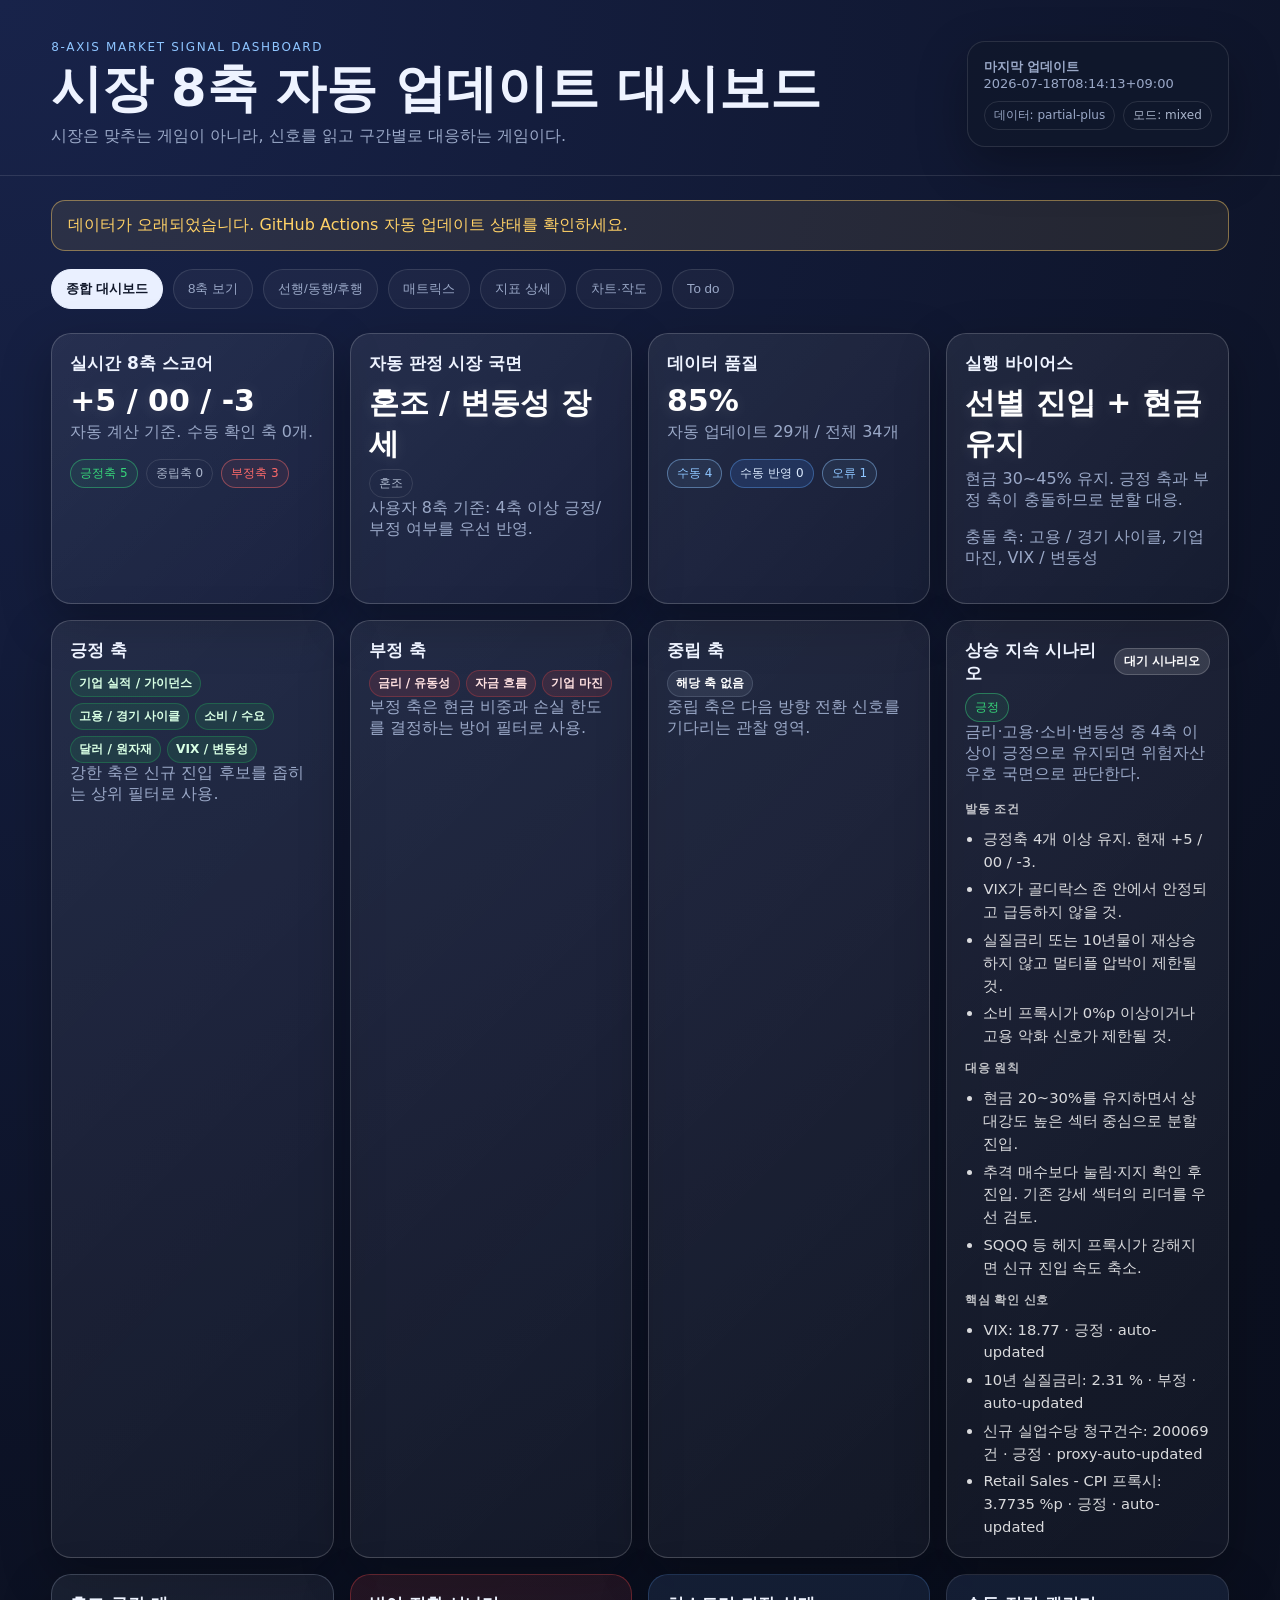
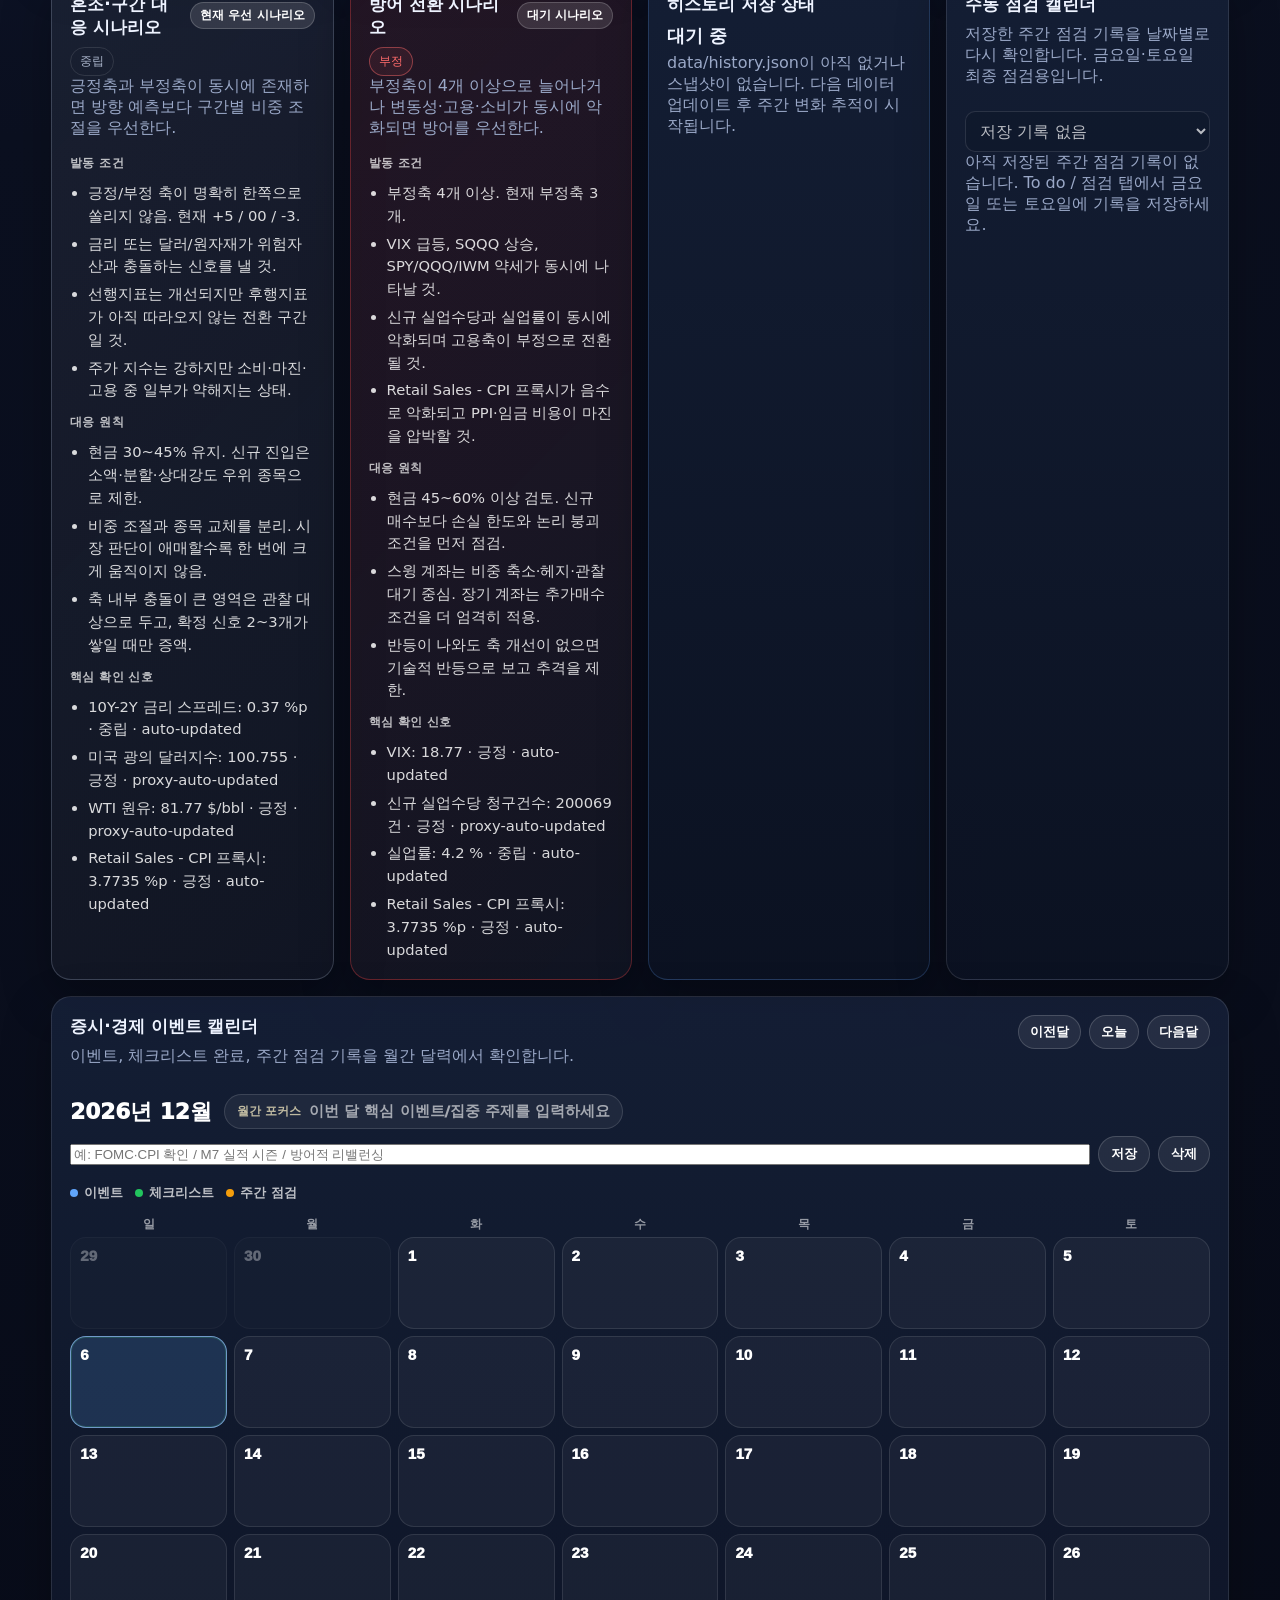
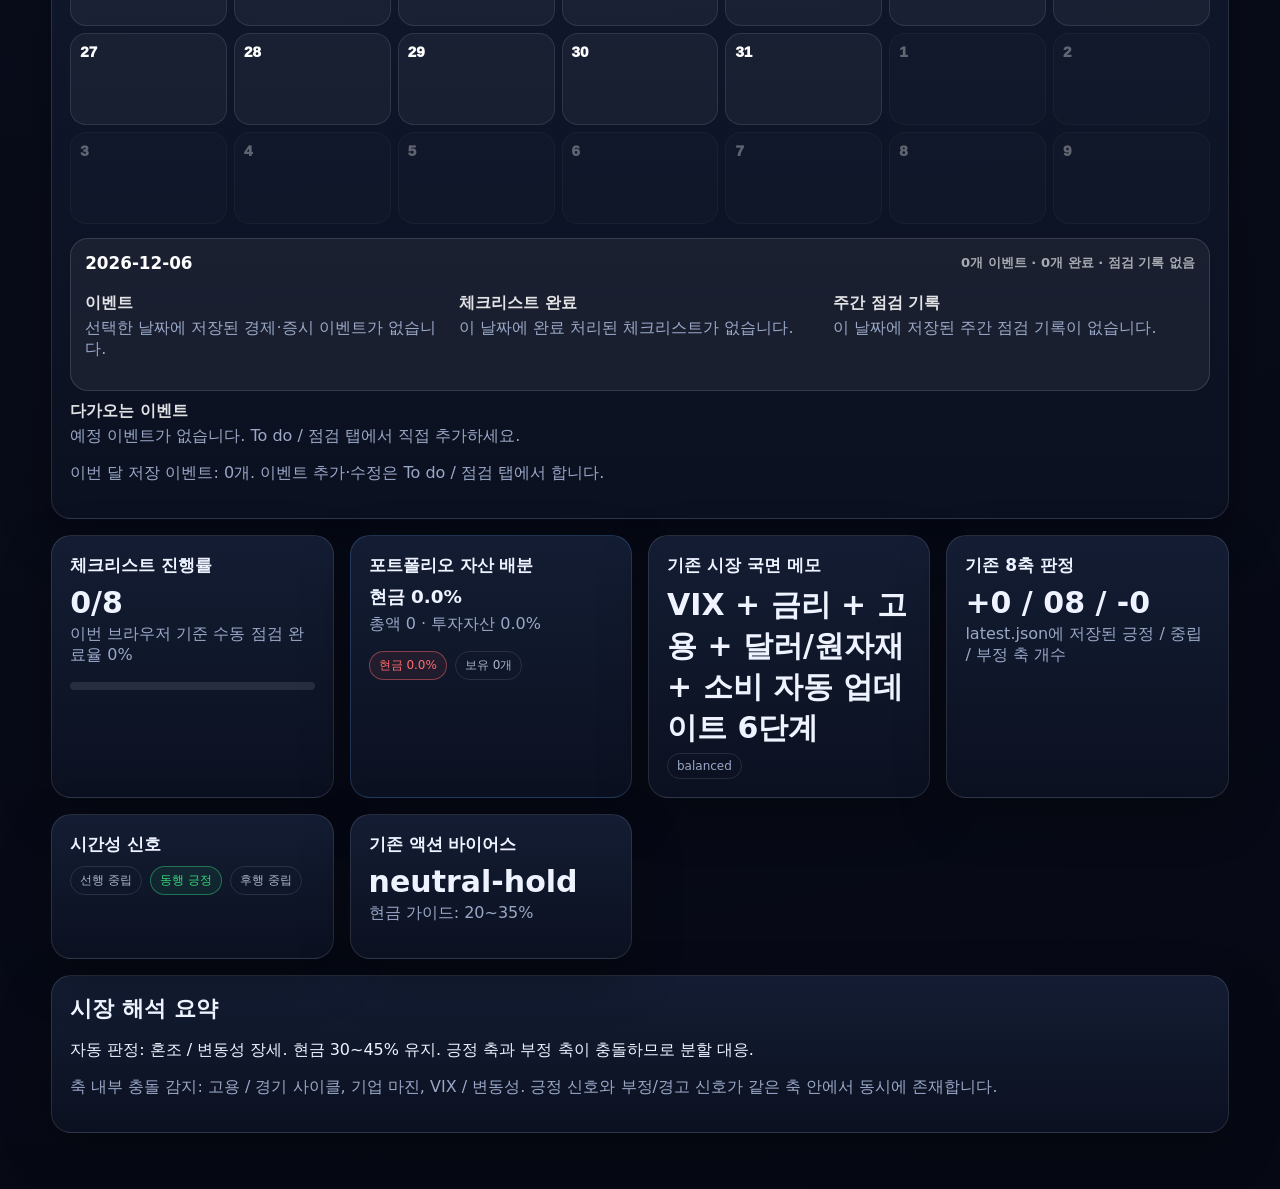
==== commit f2928059: "Revise index.html for dashboard enhancements Updated index.html to reflect changes in the dashboard " ====
--- a/index.html
+++ b/index.html
@@ -1,287 +1,3 @@
-
-
-붙여넣은 텍스트 (1).txt
-문서
-좋아 그렇다면 너가 말한대로, index.html, style.css, app.js 내 코드를 먼저 보내줄께. 그걸 수정해줘. <!doctype html>
-<html lang="ko">
-<head>
-  <meta charset="utf-8" />
-  <meta name="viewport" content="width=device-width, initial-scale=1" />
-  <title>시장 8축 대시보드 v1</title>
-  <link rel="stylesheet" href="styles.css" />
-</head>
-<body>
-  <header class="site-header">
-    <div>
-      <p class="eyebrow">8-Axis Market Signal Dashboard</p>
-      <h1>시장 8축 자동 업데이트 대시보드</h1>
-      <p class="subtitle">시장은 맞추는 게임이 아니라, 신호를 읽고 구간별로 대응하는 게임이다.</p>
-    </div>
-    <div class="meta-panel" id="metaPanel">데이터 로딩 중...</div>
-  </header>
-
-  <main>
-    <section class="warning hidden" id="dataWarning"></section>
-
-    <nav class="view-tabs" aria-label="대시보드 보기 전환">
-      <button class="tab active" data-view="overview">종합 대시보드</button>
-      <button class="tab" data-view="axes">8축 보기</button>
-      <button class="tab" data-view="timing">선행/동행/후행</button>
-      <button class="tab" data-view="matrix">매트릭스</button>
-      <button class="tab" data-view="indicators">지표 상세</button>
-      <button class="tab" data-view="todo">To do</button>
-    </nav>
-
-    <section class="view active" id="overviewView">
-      <div class="summary-grid" id="summaryGrid"></div>
-      <div class="section-card">
-        <div class="section-head">
-          <h2>시장 해석 요약</h2>
-        </div>
-        <p id="marketNarrative" class="narrative"></p>
-        <p id="conflictNarrative" class="muted"></p>
-      </div>
-    </section>
-
-    <section class="view" id="axesView">
-      <div class="section-head">
-        <h2>8축 보기</h2>
-        <p>각 축의 선행·동행·후행 신호와 핵심 지표를 함께 봅니다.</p>
-      </div>
-      <div class="axis-grid" id="axisGrid"></div>
-    </section>
-
-    <section class="view" id="timingView">
-      <div class="section-head">
-        <h2>선행 / 동행 / 후행 보기</h2>
-        <p>시장이 어느 시간대의 신호부터 움직이고 있는지 확인합니다.</p>
-      </div>
-      <div class="timing-grid" id="timingGrid"></div>
-    </section>
-
-    <section class="view" id="matrixView">
-      <div class="section-head">
-        <h2>8축 × 시간성 매트릭스</h2>
-        <p>축과 시간성을 동시에 보는 시장 국면 판정기입니다.</p>
-      </div>
-      <div class="table-wrap">
-        <table id="matrixTable"></table>
-      </div>
-    </section>
-
-    <section class="view" id="indicatorsView">
-      <div class="section-head split">
-        <div>
-          <h2>지표 상세 설명</h2>
-          <p>각 지표의 의미, 기준, 해석, 포트폴리오 액션을 확인합니다.</p>
-        </div>
-        <input id="indicatorSearch" type="search" placeholder="지표명, 축, source 검색" />
-      </div>
-      <div class="indicator-list" id="indicatorList"></div>
-    </section>
-
-    <section class="view" id="todoView">
-      <div class="section-head">
-        <h2>금요일 / 토요일 직접 운용 To do list</h2>
-        <p>자동화하지 않고 사용자가 직접 판단해야 하는 항목입니다.</p>
-      </div>
-      <div class="todo-list" id="todoList"></div>
-    </section>
-  </main>
-
-  <script src="app.js" defer></script>
-</body>
-</html>
-
-2m 14s 동안 처리함
-생성된 이미지: 시장 8축 대시보드 UI
-
-
-편집
-
-
-1m 20s 동안 처리함
-app.js가 5,261줄이라 채팅 코드 블록으로 붙이면 중간이 잘릴 위험이 있다. 정확한 전체 코드를 개별 텍스트 파일로 분리했다. 각 파일을 열고 전체 선택 → 복사 → GitHub 파일에 붙여넣기 하면 된다.
-
-1. index.html
-index.html.txt
-
-index.html
-
-2. styles.css
-파일명은 style.css가 아니라 현재 HTML 연결과 동일한 **styles.css**다.
-
-styles.css.txt
-
-styles.css
-
-3. app.js
-app.js.txt
-
-app.js
-
-적용 순서는 index.html → styles.css → app.js로 하면 된다. 세 파일은 서로 연결된 수정본이며, app.js는 JavaScript 문법 검사를 통과했다.
-
-
-
-오늘 오후 10:02
-현재 너와 만든 indicator tracker 의 지표 차트 및 작도의 문제점에 대해서 알려줄게. 
-
-1. 지표 유형을 선택할 때 배경화면과 글자 모두 흰색이라서 안 보여. 글자를 검정색으로 변경해줘. 
-
-2. 지표를 일주일에 한 번씩 업데이트 하는데, 해당 날짜의 지표 근처에 마우스를 대면 년/월/일 및 요일을 보여주고 수치가 팝업 되게 만들어줘. 
-
-3. 추세선을 한 번 만들면 그 해당 추세선의 끝 점들을 내가 자유롭게 움직여서 수정할 수 있는 기능을 추가해줘 
-
-4. 수평선을 한 번 그리면 그 수평선을 못 옮기는데, 그 수평선을 내가 움직여서 수정할 수 있는 기능을 추가해줘 
-
-5. 내가 현재 볼 수 있는 차트의 기준은 현재까지 나온 값 밖에 없어 (2.92 - 2.94) 근데 이 y axis 와 좀 더 큰 범위로 볼 수 있는 기능과 작은 수치로 볼 수 있는 이러한 자유로운 기능을 추가하고 싶어 
-
-9m 38s 동안 처리함
-요청한 5가지 문제를 반영한 수정본이다.
-
-반영 내용
-지표 선택창
-
-배경을 흰색으로 유지
-
-글자를 검정색으로 변경
-
-펼쳐지는 옵션 목록도 검정 글자 적용
-
-지표값 툴팁
-
-차트의 데이터 점 근처에 마우스를 올리면 팝업 표시
-
-2026. 07. 17. (금) 형식으로 날짜와 요일 표시
-
-지표명, 수치, 단위 표시
-
-추세선 수정
-
-선택·이동 모드에서 추세선을 선택
-
-선택된 추세선 양 끝에 원형 조절점 표시
-
-각 끝점을 마우스로 드래그해 날짜와 수치 위치 수정
-
-이동 완료 시 자동 저장
-
-수평선 수정
-
-선택·이동 모드에서 수평선을 직접 드래그
-
-위아래로 이동해 수치 변경
-
-이동 완료 시 자동 저장
-
-Y축 범위 조절
-
-Y축 최소·최대 수치 직접 입력
-
-직접 적용
-
-범위 넓게
-
-범위 좁게
-
-자동 맞춤
-
-지표별 Y축 범위를 localStorage에 저장
-
-전체 백업·복원에도 Y축 설정 포함
-
-복사해서 교체할 파일
-index.html
-이번 기능에서는 실질적인 변경이 없지만, 세 파일의 버전을 맞추기 위해 함께 제공한다.
-
-index.html.txt
-
-styles.css
-선택창 글자색, Y축 컨트롤, 툴팁 디자인이 포함되어 있다.
-
-styles.css.txt
-
-app.js
-툴팁, 작도 드래그 수정, Y축 범위 조절 및 저장 기능이 포함되어 있다.
-
-app.js.txt
-
-전체 ZIP
-수정본 전체 다운로드
-
-GitHub에서 세 파일의 기존 내용을 전체 삭제하고 수정본 전체를 붙여넣은 뒤 커밋하면 된다. 배포 후에는 기존 캐시를 피하기 위해 브라우저에서 Ctrl + Shift + R 또는 맥에서 Command + Shift + R로 강력 새로고침하는 것이 안전하다.
-
-JavaScript 문법 검사와 별도 로직 테스트에서 다음 항목을 확인했다.
-
-수동 Y축 2.5~3.5 범위 적용
-
-추세선 끝점 좌표 변경
-
-수평선 수치 이동
-
-날짜의 요일 변환
-
-Y축 범위 저장·복원
-
-백업 데이터에 Y축 범위 포함
-
-
-
-좋아 확인했어 근데 내가 말한 추세선과 수평선을 마든 후 그 선 자체를 움직이거나, 끝에 점을 사용해서 선을 수정하는 기능은 안 넣었네? 
-
-4m 19s 동안 처리함
-맞다. 이전 버전은 추세선 끝점 처리 코드 일부만 있었고, 추세선 전체를 드래그하는 동작은 연결되지 않았다. 끝점의 선택 범위도 좁아 실제 사용이 어려웠다.
-
-이번 수정본에서는 다음처럼 변경했다.
-
-추세선 몸통 드래그: 길이와 기울기를 유지한 채 선 전체 이동
-
-추세선 양 끝점 드래그: 각 끝점을 자유롭게 이동해 길이와 기울기 변경
-
-수평선 몸통 드래그: 선 자체를 잡아 위아래로 이동
-
-끝점 크기와 클릭 판정 범위 확대
-
-드래그 중 마우스가 선에서 벗어나도 계속 이동하도록 포인터 캡처 적용
-
-이동이 끝나면 localStorage에 자동 저장
-
-차트 범위를 벗어나 선이 사라지지 않도록 이동 범위 제한
-
-사용법
-선택·이동 모드를 누른다.
-
-추세선의 선 부분을 누른 채 드래그하면 전체가 이동한다.
-
-추세선을 클릭하면 양 끝에 원형 점이 표시된다.
-
-원형 점을 드래그하면 해당 끝점만 이동한다.
-
-수평선은 선을 직접 누른 채 위아래로 드래그한다.
-
-이번 수정은 app.js에 들어 있다. index.html과 styles.css는 호환되는 동일 세트로 함께 제공한다.
-
-app.js.txt
-
-수정본 전체 ZIP
-
-index.html.txt
-
-styles.css.txt
-
-기존 세 파일이 바로 전 버전이라면 app.js만 교체해도 된다. 교체 후 Command + Shift + R 또는 Ctrl + Shift + R로 강력 새로고침해야 이전 JavaScript 캐시가 제거된다. JavaScript 문법 검사와 선 전체·끝점·수평선 이동 좌표 로직을 검증했다.
-
-
-
-
-라이브러리
-/
-김상헌 웹사이트 개발
-/
-index.html.txt
-
-
 <!doctype html>
 <html lang="ko">
 <head>
@@ -381,109 +97,3 @@
   <script src="app.js" defer></script>
 </body>
 </html>
-라이브러리
-/
-김상헌 웹사이트 개발
-/
-index.html.txt
-
-
-<!doctype html>
-<html lang="ko">
-<head>
-  <meta charset="utf-8" />
-  <meta name="viewport" content="width=device-width, initial-scale=1" />
-  <title>시장 8축 대시보드 v1</title>
-  <link rel="stylesheet" href="styles.css" />
-</head>
-<body>
-  <header class="site-header">
-    <div>
-      <p class="eyebrow">8-Axis Market Signal Dashboard</p>
-      <h1>시장 8축 자동 업데이트 대시보드</h1>
-      <p class="subtitle">시장은 맞추는 게임이 아니라, 신호를 읽고 구간별로 대응하는 게임이다.</p>
-    </div>
-    <div class="meta-panel" id="metaPanel">데이터 로딩 중...</div>
-  </header>
-
-  <main>
-    <section class="warning hidden" id="dataWarning"></section>
-
-    <nav class="view-tabs" aria-label="대시보드 보기 전환">
-      <button class="tab active" data-view="overview">종합 대시보드</button>
-      <button class="tab" data-view="axes">8축 보기</button>
-      <button class="tab" data-view="timing">선행/동행/후행</button>
-      <button class="tab" data-view="matrix">매트릭스</button>
-      <button class="tab" data-view="indicators">지표 상세</button>
-      <button class="tab" data-view="chart">차트·작도</button>
-      <button class="tab" data-view="todo">To do</button>
-    </nav>
-
-    <section class="view active" id="overviewView">
-      <div class="summary-grid" id="summaryGrid"></div>
-      <div class="section-card">
-        <div class="section-head">
-          <h2>시장 해석 요약</h2>
-        </div>
-        <p id="marketNarrative" class="narrative"></p>
-        <p id="conflictNarrative" class="muted"></p>
-      </div>
-    </section>
-
-    <section class="view" id="axesView">
-      <div class="section-head">
-        <h2>8축 보기</h2>
-        <p>각 축의 선행·동행·후행 신호와 핵심 지표를 함께 봅니다.</p>
-      </div>
-      <div class="axis-grid" id="axisGrid"></div>
-    </section>
-
-    <section class="view" id="timingView">
-      <div class="section-head">
-        <h2>선행 / 동행 / 후행 보기</h2>
-        <p>시장이 어느 시간대의 신호부터 움직이고 있는지 확인합니다.</p>
-      </div>
-      <div class="timing-grid" id="timingGrid"></div>
-    </section>
-
-    <section class="view" id="matrixView">
-      <div class="section-head">
-        <h2>8축 × 시간성 매트릭스</h2>
-        <p>축과 시간성을 동시에 보는 시장 국면 판정기입니다.</p>
-      </div>
-      <div class="table-wrap">
-        <table id="matrixTable"></table>
-      </div>
-    </section>
-
-    <section class="view" id="indicatorsView">
-      <div class="section-head split">
-        <div>
-          <h2>지표 상세 설명</h2>
-          <p>각 지표의 의미, 기준, 해석, 포트폴리오 액션을 확인합니다.</p>
-        </div>
-        <input id="indicatorSearch" type="search" placeholder="지표명, 축, source 검색" />
-      </div>
-      <div class="indicator-list" id="indicatorList"></div>
-    </section>
-
-    <section class="view" id="chartView">
-      <div class="section-head">
-        <h2>지표 차트 · 작도</h2>
-        <p>히스토리 추이를 확인하고 추세선과 수평선을 브라우저에 저장합니다.</p>
-      </div>
-      <div id="indicatorChartPanel"></div>
-    </section>
-
-    <section class="view" id="todoView">
-      <div class="section-head">
-        <h2>금요일 / 토요일 직접 운용 To do list</h2>
-        <p>자동화하지 않고 사용자가 직접 판단해야 하는 항목입니다.</p>
-      </div>
-      <div class="todo-list" id="todoList"></div>
-    </section>
-  </main>
-
-  <script src="app.js" defer></script>
-</body>
-</html>
